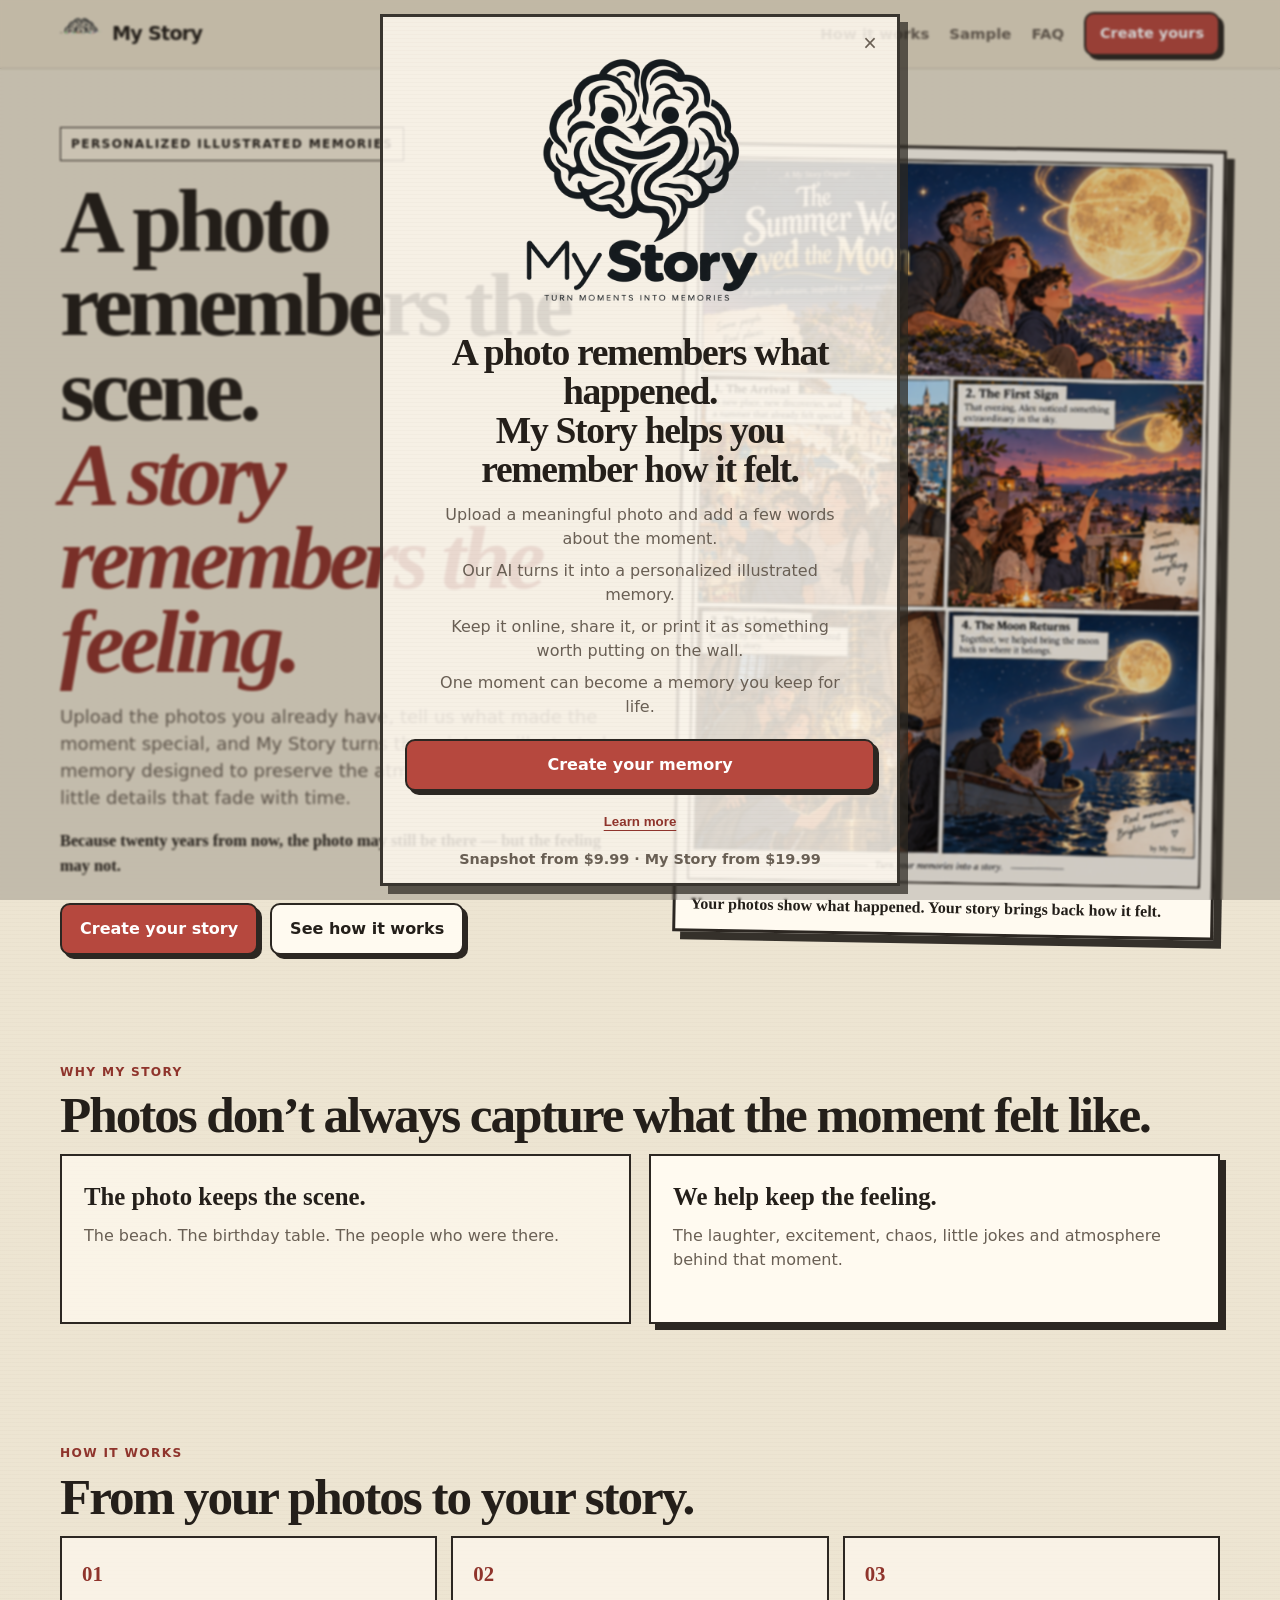
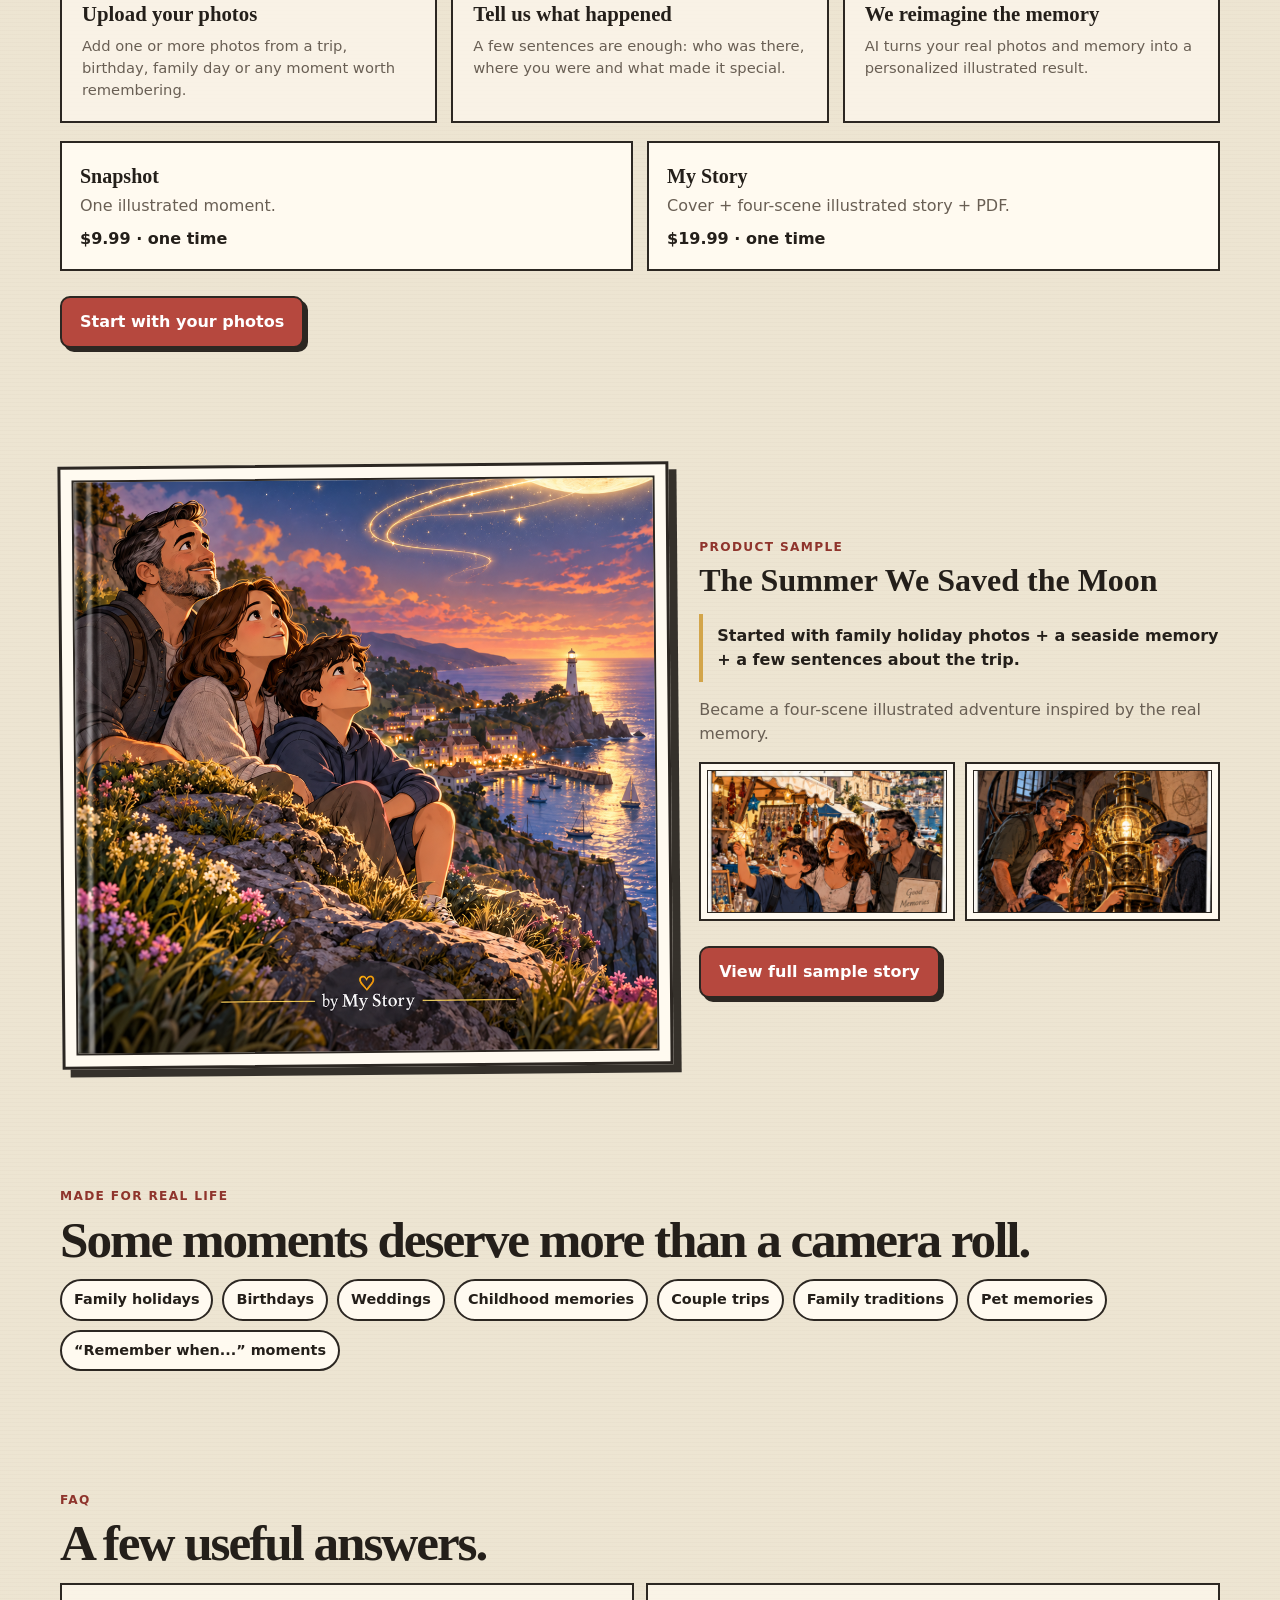
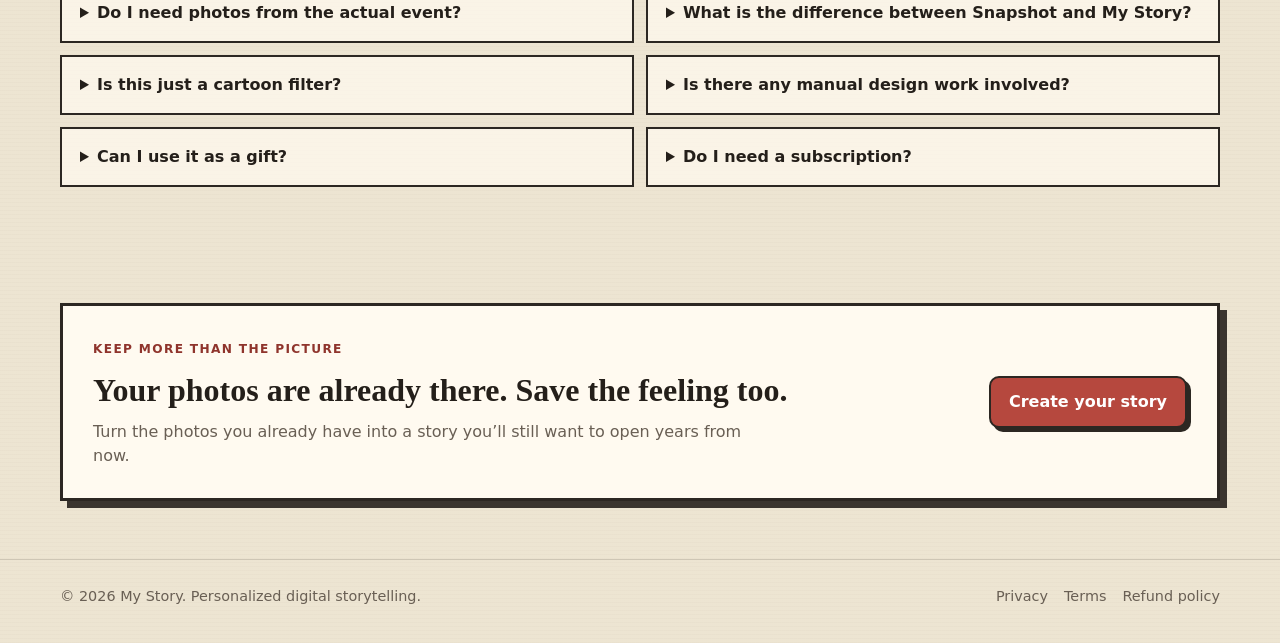
==== index.html @ 954a1580 "Update index.html" ====
<!DOCTYPE html>
<html lang="en">
<head>
  <meta charset="UTF-8" />
  <meta name="viewport" content="width=device-width, initial-scale=1.0" />
  <meta name="description" content="My Story turns your photos and memories into personalized illustrated snapshots and stories that preserve how the moment felt." />
  <title>My Story — A story remembers the feeling.</title>
  <link rel="icon" type="image/png" href="app/assets/favicon.png" />
  <style>
    :root{
      --paper:#e9dfc8;--paper-2:#f4ecd9;--paper-3:#fffaf0;--ink:#241f1a;--muted:#695f54;
      --line:#2c2722;--accent:#b6483e;--accent-dark:#8f342c;--mustard:#d3a54a;
    }
    *{box-sizing:border-box}
    html{scroll-behavior:smooth}
    body{margin:0;color:var(--ink);font-family:Inter,ui-sans-serif,system-ui,-apple-system,BlinkMacSystemFont,"Segoe UI",sans-serif;line-height:1.5;background:linear-gradient(rgba(255,255,255,.18),rgba(255,255,255,.18)),repeating-linear-gradient(0deg,rgba(70,54,35,.022) 0,rgba(70,54,35,.022) 1px,transparent 1px,transparent 4px),var(--paper)}
    img{max-width:100%;display:block} a{color:inherit}.wrap{width:min(1160px,calc(100% - 32px));margin:auto}
    header{position:sticky;top:0;z-index:30;background:rgba(233,223,200,.92);backdrop-filter:blur(10px);border-bottom:1px solid rgba(44,39,34,.16)}
    nav{height:68px;display:flex;align-items:center;justify-content:space-between;gap:18px}
    .brand{display:flex;align-items:center;gap:10px;font-weight:900;letter-spacing:-.04em;font-size:1.2rem;text-decoration:none}
    .brand-mark{width:42px;height:42px;object-fit:contain;display:block;flex:0 0 42px}
    .navlinks{display:flex;gap:20px;align-items:center}.navlinks a{text-decoration:none;color:var(--muted);font-size:.93rem;font-weight:650}.navlinks a.btn{color:#fff}
    .btn{display:inline-flex;align-items:center;justify-content:center;min-height:46px;padding:12px 18px;border:2px solid var(--line);border-radius:10px;background:var(--accent);color:#fff;text-decoration:none;font-weight:800;box-shadow:4px 4px 0 var(--line);transition:.15s ease}.btn:hover{transform:translate(-1px,-1px);box-shadow:5px 5px 0 var(--line)}.btn.secondary{background:var(--paper-3);color:var(--ink)}.btn.small{min-height:40px;padding:9px 14px;font-size:.9rem}
    .hero{padding:58px 0 46px}.hero-grid{display:grid;grid-template-columns:1.03fr .97fr;gap:44px;align-items:center}
    .eyebrow,.section-kicker{display:inline-block;text-transform:uppercase;letter-spacing:.11em;font-size:.76rem;font-weight:850}.eyebrow{padding:7px 10px;border:1px solid var(--line);background:var(--paper-2)}.section-kicker{color:var(--accent-dark);margin-bottom:8px}
    h1{margin:18px 0 18px;font-family:Georgia,"Times New Roman",serif;font-size:clamp(3.1rem,7vw,6rem);line-height:.94;letter-spacing:-.055em}h1 em{font-style:italic;color:var(--accent-dark)}
    .lead{font-size:1.13rem;color:var(--muted);max-width:650px}.hero-note{margin-top:14px;font-family:Georgia,serif;font-size:1.02rem;font-weight:700}.actions{display:flex;gap:12px;flex-wrap:wrap;margin-top:25px}
    .hero-frame,.sample-main{background:var(--paper-3);padding:11px;border:3px solid var(--line);box-shadow:8px 8px 0 rgba(44,39,34,.95)}.hero-frame{transform:rotate(1deg)}.hero-frame img,.sample-main img{border:2px solid var(--line)}.hero-caption{padding:12px 4px 2px;font-family:Georgia,serif;font-weight:700}
    section{padding:58px 0}.section-title{font-family:Georgia,"Times New Roman",serif;font-size:clamp(2.15rem,4vw,3.7rem);line-height:1;letter-spacing:-.04em;margin:0 0 14px}.section-copy{color:var(--muted);max-width:760px;margin:0 0 26px}
    .why-grid{display:grid;grid-template-columns:1fr 1fr;gap:18px}.why-card{background:rgba(255,250,240,.72);border:2px solid var(--line);padding:22px;min-height:170px}.why-card h3{font-family:Georgia,serif;font-size:1.55rem;margin:0 0 8px}.why-card p{color:var(--muted);margin:0}.why-card.accent{background:var(--paper-3);box-shadow:6px 6px 0 var(--line)}
    .flow{display:grid;grid-template-columns:repeat(3,1fr);gap:14px}.step{background:rgba(255,250,240,.68);border:2px solid var(--line);padding:20px;min-height:165px}.step-num{font-family:Georgia,serif;font-weight:900;font-size:1.3rem;color:var(--accent-dark)}.step h3{margin:9px 0 6px;font-family:Georgia,serif;font-size:1.3rem}.step p{margin:0;color:var(--muted);font-size:.92rem}
    .formats{margin-top:18px;display:grid;grid-template-columns:1fr 1fr;gap:14px}.format{border:2px solid var(--line);background:var(--paper-3);padding:18px}.format strong{font-family:Georgia,serif;font-size:1.25rem}.format span{display:block;color:var(--muted);margin-top:3px}.format .price{margin-top:9px;font-weight:900;color:var(--ink)}
    .sample-layout{display:grid;grid-template-columns:1.08fr .92fr;gap:28px;align-items:center}.sample-main{transform:rotate(-.5deg)}.sample-side h3{font-family:Georgia,serif;font-size:2rem;line-height:1.05;margin:0 0 12px}.sample-side p{color:var(--muted)}.sample-origin{border-left:4px solid var(--mustard);padding:10px 0 10px 14px;margin:16px 0;font-weight:750}.mini-strip{margin-top:16px;display:grid;grid-template-columns:1fr 1fr;gap:10px}.mini-panel{background:var(--paper-3);padding:6px;border:2px solid var(--line);aspect-ratio:16/10;overflow:hidden}.mini-panel img{width:100%;height:100%;object-fit:cover;border:1px solid var(--line)}
    .ideas{display:flex;gap:9px;flex-wrap:wrap}.pill{border:2px solid var(--line);background:var(--paper-3);padding:8px 12px;border-radius:999px;font-weight:700;font-size:.9rem}
    .faq{display:grid;grid-template-columns:1fr 1fr;gap:12px}details{background:rgba(255,250,240,.72);border:2px solid var(--line);padding:16px 18px}summary{cursor:pointer;font-weight:800}details p{color:var(--muted);margin-bottom:0}
    .final-cta{background:var(--paper-3);border:3px solid var(--line);box-shadow:7px 7px 0 rgba(44,39,34,.92);padding:30px;display:flex;justify-content:space-between;gap:22px;align-items:center}.final-cta h3{font-family:Georgia,serif;font-size:2rem;margin:0 0 6px}.final-cta p{margin:0;color:var(--muted);max-width:680px}
    .welcome-modal[hidden]{display:none}.welcome-modal{position:fixed;inset:0;z-index:80;display:grid;place-items:center;padding:14px;background:rgba(36,31,26,.2);backdrop-filter:blur(1px);-webkit-backdrop-filter:blur(1px)}.welcome-card{position:relative;width:86vw;max-width:520px;max-height:calc(100vh - 28px);overflow:auto;border:3px solid rgba(44,39,34,.93);background-color:rgba(255,250,240,.84);background-image:repeating-linear-gradient(0deg,rgba(70,54,35,.018) 0,rgba(70,54,35,.018) 1px,transparent 1px,transparent 4px);box-shadow:8px 8px 0 rgba(44,39,34,.72);padding:22px;text-align:center}.welcome-close{position:absolute;right:10px;top:10px;width:34px;height:34px;border:0;background:transparent;color:var(--muted);font-size:1.45rem;line-height:1;cursor:pointer}.welcome-logo{width:min(280px,74%);height:auto;object-fit:contain;margin:0 auto 14px}.welcome-card h2{font-family:Georgia,"Times New Roman",serif;font-size:clamp(1.65rem,5.8vw,2.35rem);line-height:1.04;letter-spacing:-.035em;margin:0 18px 14px}.welcome-card p{margin:0 auto 8px;color:var(--muted);font-size:1rem;max-width:410px}.welcome-actions{display:grid;gap:10px;margin:20px 0 8px}.welcome-actions .btn{width:100%}.welcome-link{border:0;background:transparent;color:var(--accent-dark);font-weight:850;text-decoration:underline;text-underline-offset:4px;min-height:40px;cursor:pointer}.welcome-price{font-size:.9rem;color:var(--muted);font-weight:750}
    footer{border-top:1px solid rgba(44,39,34,.16);padding:26px 0 36px;color:var(--muted);font-size:.9rem}.footer-row{display:flex;justify-content:space-between;gap:20px;flex-wrap:wrap}.footer-links{display:flex;gap:16px;flex-wrap:wrap}.footer-links a{text-decoration:none}
    @media(max-width:900px){.hero-grid,.why-grid,.sample-layout,.faq{grid-template-columns:1fr}.flow{grid-template-columns:1fr}.formats{grid-template-columns:1fr}.hero-frame,.sample-main{transform:none}}
    @media(max-width:650px){.wrap{width:min(100% - 20px,1160px)}.navlinks a:not(.btn){display:none}nav{height:62px}.hero{padding:44px 0 34px}h1{font-size:3.15rem}.lead{font-size:1rem}.actions{display:grid;grid-template-columns:1fr}.btn{width:100%}.hero-frame{box-shadow:5px 5px 0 rgba(44,39,34,.92)}section{padding:44px 0}.mini-strip{grid-template-columns:1fr 1fr}.final-cta{flex-direction:column;align-items:flex-start}.welcome-modal{padding:0}.welcome-card{width:86vw;max-width:390px;padding:18px 16px 16px;box-shadow:5px 5px 0 rgba(44,39,34,.7)}.welcome-logo{width:min(220px,76%);margin-bottom:12px}.welcome-card h2{font-size:1.55rem}.welcome-card p{font-size:.96rem}.welcome-actions{margin-top:16px}}
  </style>
</head>
<body>
<header>
  <div class="wrap">
    <nav>
      <a class="brand" href="#top"><img class="brand-mark" src="app/assets/brand-mark.png" alt="" aria-hidden="true" /><span>My Story</span></a>
      <div class="navlinks">
        <a href="#how">How it works</a>
        <a href="#sample">Sample</a>
        <a href="#faq">FAQ</a>
        <a class="btn small" href="app/index.html">Create yours</a>
      </div>
    </nav>
  </div>
</header>

<div class="welcome-modal" id="welcomeModal" role="dialog" aria-modal="true" aria-labelledby="welcomeTitle" hidden>
  <div class="welcome-card" role="document">
    <button class="welcome-close" type="button" aria-label="Close welcome message" data-welcome-close>&times;</button>
    <img class="welcome-logo" src="app/assets/welcome-logo.png" alt="" aria-hidden="true" />
    <h2 id="welcomeTitle">A photo remembers what happened.<br>My Story helps you remember how it felt.</h2>
    <p>Upload a meaningful photo and add a few words about the moment.</p>
    <p>Our AI turns it into a personalized illustrated memory.</p>
    <p>Keep it online, share it, or print it as something worth putting on the wall.</p>
    <p>One moment can become a memory you keep for life.</p>
    <div class="welcome-actions">
      <a class="btn" href="app/" id="welcomeCreate">Create your memory</a>
      <button class="welcome-link" type="button" data-welcome-close>Learn more</button>
    </div>
    <div class="welcome-price">Snapshot from $9.99 · My Story from $19.99</div>
  </div>
</div>

<main id="top">
  <section class="hero">
    <div class="wrap hero-grid">
      <div>
        <div class="eyebrow">Personalized illustrated memories</div>
        <h1>A photo remembers the scene.<br><em>A story remembers the feeling.</em></h1>
        <p class="lead">Upload the photos you already have, tell us what made the moment special, and My Story turns them into an illustrated memory designed to preserve the atmosphere, emotion and little details that fade with time.</p>
        <div class="hero-note">Because twenty years from now, the photo may still be there — but the feeling may not.</div>
        <div class="actions">
          <a class="btn" href="app/index.html">Create your story</a>
          <a class="btn secondary" href="#how">See how it works</a>
        </div>
      </div>
      <div class="hero-frame">
        <img src="assets/samples/cover.png" alt="Personalized illustrated story example">
        <div class="hero-caption">Your photos show what happened. Your story brings back how it felt.</div>
      </div>
    </div>
  </section>

  <section>
    <div class="wrap">
      <div class="section-kicker">Why My Story</div>
      <h2 class="section-title">Photos don’t always capture what the moment felt like.</h2>
      <div class="why-grid">
        <div class="why-card">
          <h3>The photo keeps the scene.</h3>
          <p>The beach. The birthday table. The people who were there.</p>
        </div>
        <div class="why-card accent">
          <h3>We help keep the feeling.</h3>
          <p>The laughter, excitement, chaos, little jokes and atmosphere behind that moment.</p>
        </div>
      </div>
    </div>
  </section>

  <section id="how">
    <div class="wrap">
      <div class="section-kicker">How it works</div>
      <h2 class="section-title">From your photos to your story.</h2>
      <div class="flow">
        <div class="step"><div class="step-num">01</div><h3>Upload your photos</h3><p>Add one or more photos from a trip, birthday, family day or any moment worth remembering.</p></div>
        <div class="step"><div class="step-num">02</div><h3>Tell us what happened</h3><p>A few sentences are enough: who was there, where you were and what made it special.</p></div>
        <div class="step"><div class="step-num">03</div><h3>We reimagine the memory</h3><p>AI turns your real photos and memory into a personalized illustrated result.</p></div>
      </div>
      <div class="formats">
        <div class="format"><strong>Snapshot</strong><span>One illustrated moment.</span><div class="price">$9.99 · one time</div></div>
        <div class="format"><strong>My Story</strong><span>Cover + four-scene illustrated story + PDF.</span><div class="price">$19.99 · one time</div></div>
      </div>
      <div class="actions"><a class="btn" href="app/index.html">Start with your photos</a></div>
    </div>
  </section>

  <section id="sample">
    <div class="wrap sample-layout">
      <div class="sample-main"><img src="assets/samples/cover-v2.png" alt="The Summer We Saved the Moon illustrated story sample"></div>
      <div class="sample-side">
        <div class="section-kicker">Product sample</div>
        <h3>The Summer We Saved the Moon</h3>
        <div class="sample-origin">Started with family holiday photos + a seaside memory + a few sentences about the trip.</div>
        <p>Became a four-scene illustrated adventure inspired by the real memory.</p>
        <div class="mini-strip">
          <div class="mini-panel"><img src="assets/samples/page-1.png" alt="Sample story scene"></div>
          <div class="mini-panel"><img src="assets/samples/page-3.png" alt="Sample story scene"></div>
        </div>
        <div class="actions"><a class="btn" href="My_Story_4_Page_Sample.pdf" target="_blank" rel="noopener">View full sample story</a></div>
      </div>
    </div>
  </section>

  <section>
    <div class="wrap">
      <div class="section-kicker">Made for real life</div>
      <h2 class="section-title">Some moments deserve more than a camera roll.</h2>
      <div class="ideas">
        <span class="pill">Family holidays</span><span class="pill">Birthdays</span><span class="pill">Weddings</span><span class="pill">Childhood memories</span><span class="pill">Couple trips</span><span class="pill">Family traditions</span><span class="pill">Pet memories</span><span class="pill">“Remember when...” moments</span>
      </div>
    </div>
  </section>

  <section id="faq">
    <div class="wrap">
      <div class="section-kicker">FAQ</div>
      <h2 class="section-title">A few useful answers.</h2>
      <div class="faq">
        <details><summary>Do I need photos from the actual event?</summary><p>That is the easiest path. If you do not have them, the app can reconstruct the moment from person and place references plus your description.</p></details>
        <details><summary>What is the difference between Snapshot and My Story?</summary><p>Snapshot gives you one personalized illustration. My Story creates a cover and four-scene illustrated story delivered as a PDF.</p></details>
        <details><summary>Is this just a cartoon filter?</summary><p>No. The goal is not only to stylize a photo, but to use your photos and words to interpret the memory and preserve how the moment felt.</p></details>
        <details><summary>Is there any manual design work involved?</summary><p>No. The product flow is designed to be fully automated.</p></details>
        <details><summary>Can I use it as a gift?</summary><p>Yes. Trips, birthdays, anniversaries, family memories and “remember when...” moments are natural use cases.</p></details>
        <details><summary>Do I need a subscription?</summary><p>No. Both formats use one-time pricing.</p></details>
      </div>
    </div>
  </section>

  <section>
    <div class="wrap">
      <div class="final-cta">
        <div><div class="section-kicker">Keep more than the picture</div><h3>Your photos are already there. Save the feeling too.</h3><p>Turn the photos you already have into a story you’ll still want to open years from now.</p></div>
        <a class="btn" href="app/index.html">Create your story</a>
      </div>
    </div>
  </section>
</main>

<footer>
  <div class="wrap footer-row">
    <div>© 2026 My Story. Personalized digital storytelling.</div>
    <div class="footer-links"><a href="privacy.html">Privacy</a><a href="terms.html">Terms</a><a href="refund.html">Refund policy</a></div>
  </div>
</footer>
<script>
(() => {
  const key = "myStoryWelcomeSeen";
  const modal = document.getElementById("welcomeModal");
  if (!modal || sessionStorage.getItem(key) === "1") return;

  function closeWelcome() {
    sessionStorage.setItem(key, "1");
    modal.hidden = true;
  }

  modal.hidden = false;
  document.querySelectorAll("[data-welcome-close]").forEach(button => {
    button.addEventListener("click", closeWelcome);
  });
  document.getElementById("welcomeCreate")?.addEventListener("click", () => {
    sessionStorage.setItem(key, "1");
  });
  modal.addEventListener("click", event => {
    if (event.target === modal) closeWelcome();
  });
  document.addEventListener("keydown", event => {
    if (!modal.hidden && event.key === "Escape") closeWelcome();
  });
})();
</script>
</body>
</html>
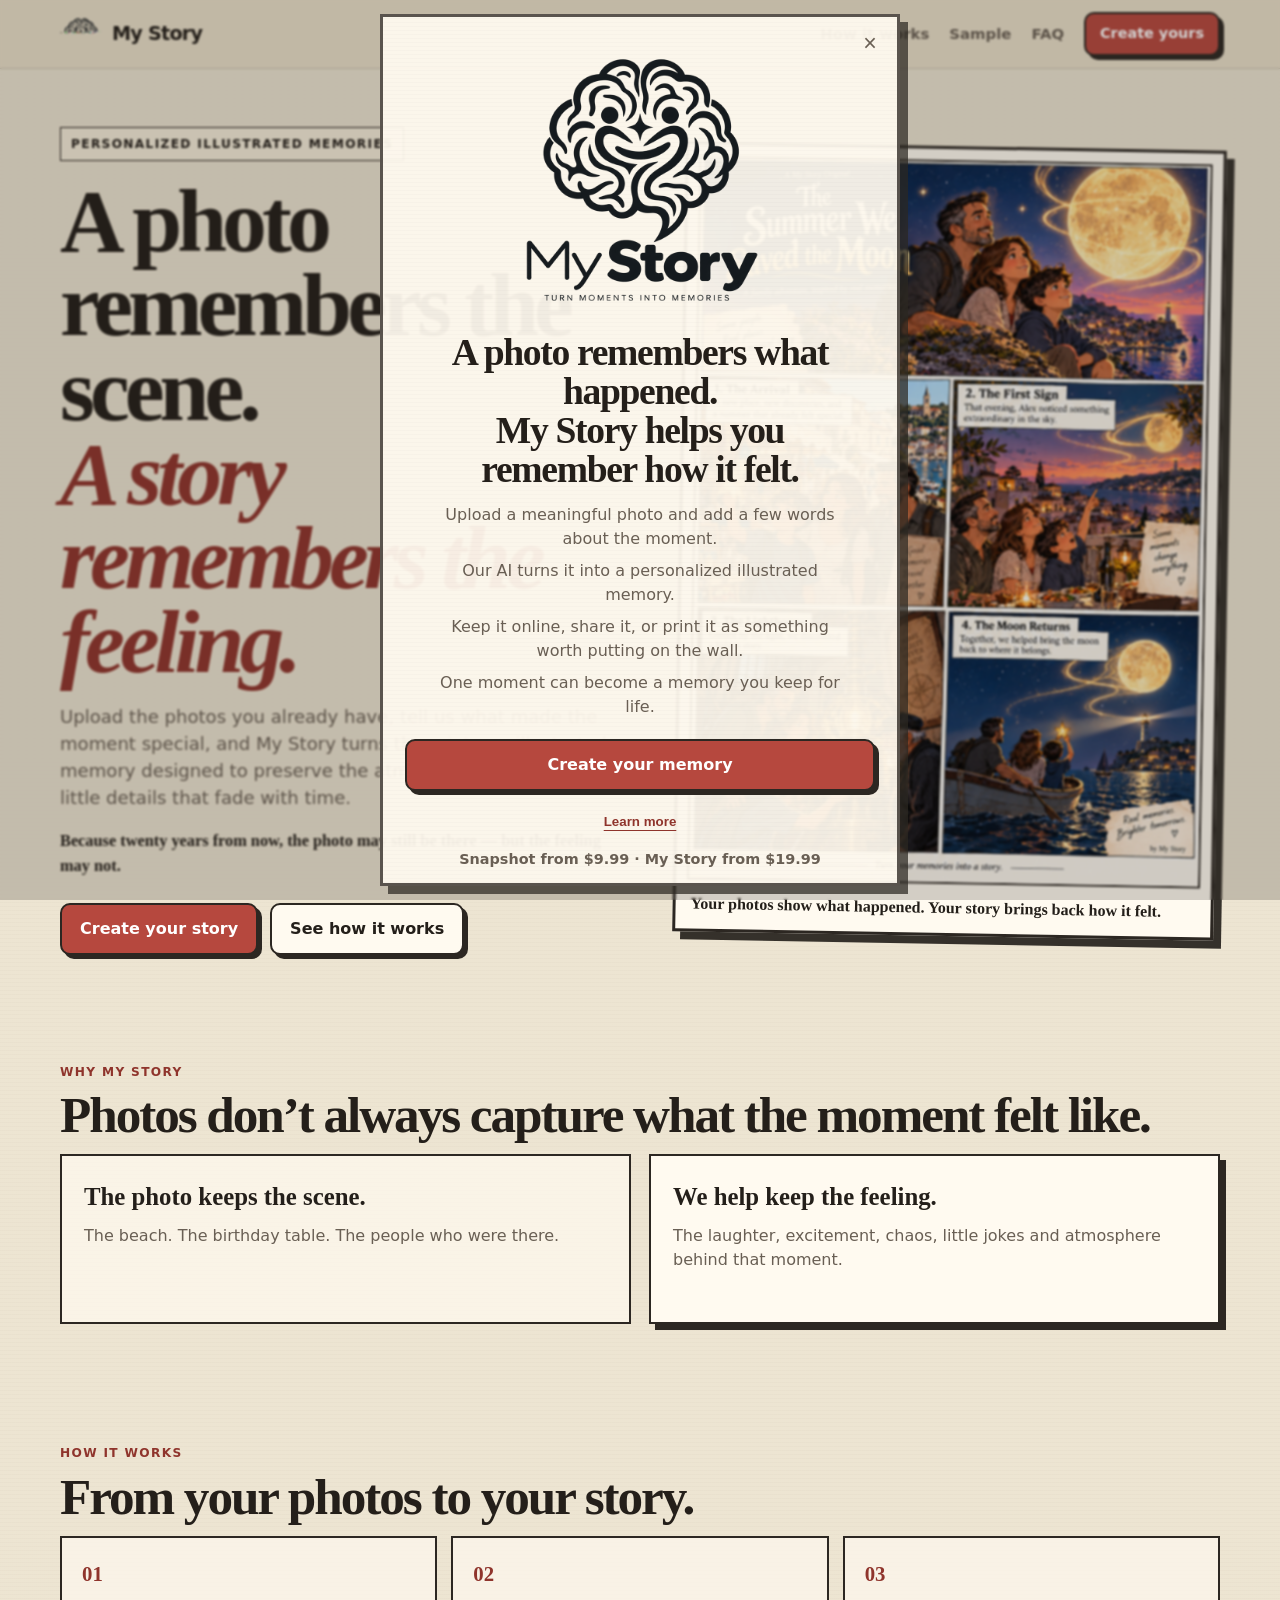
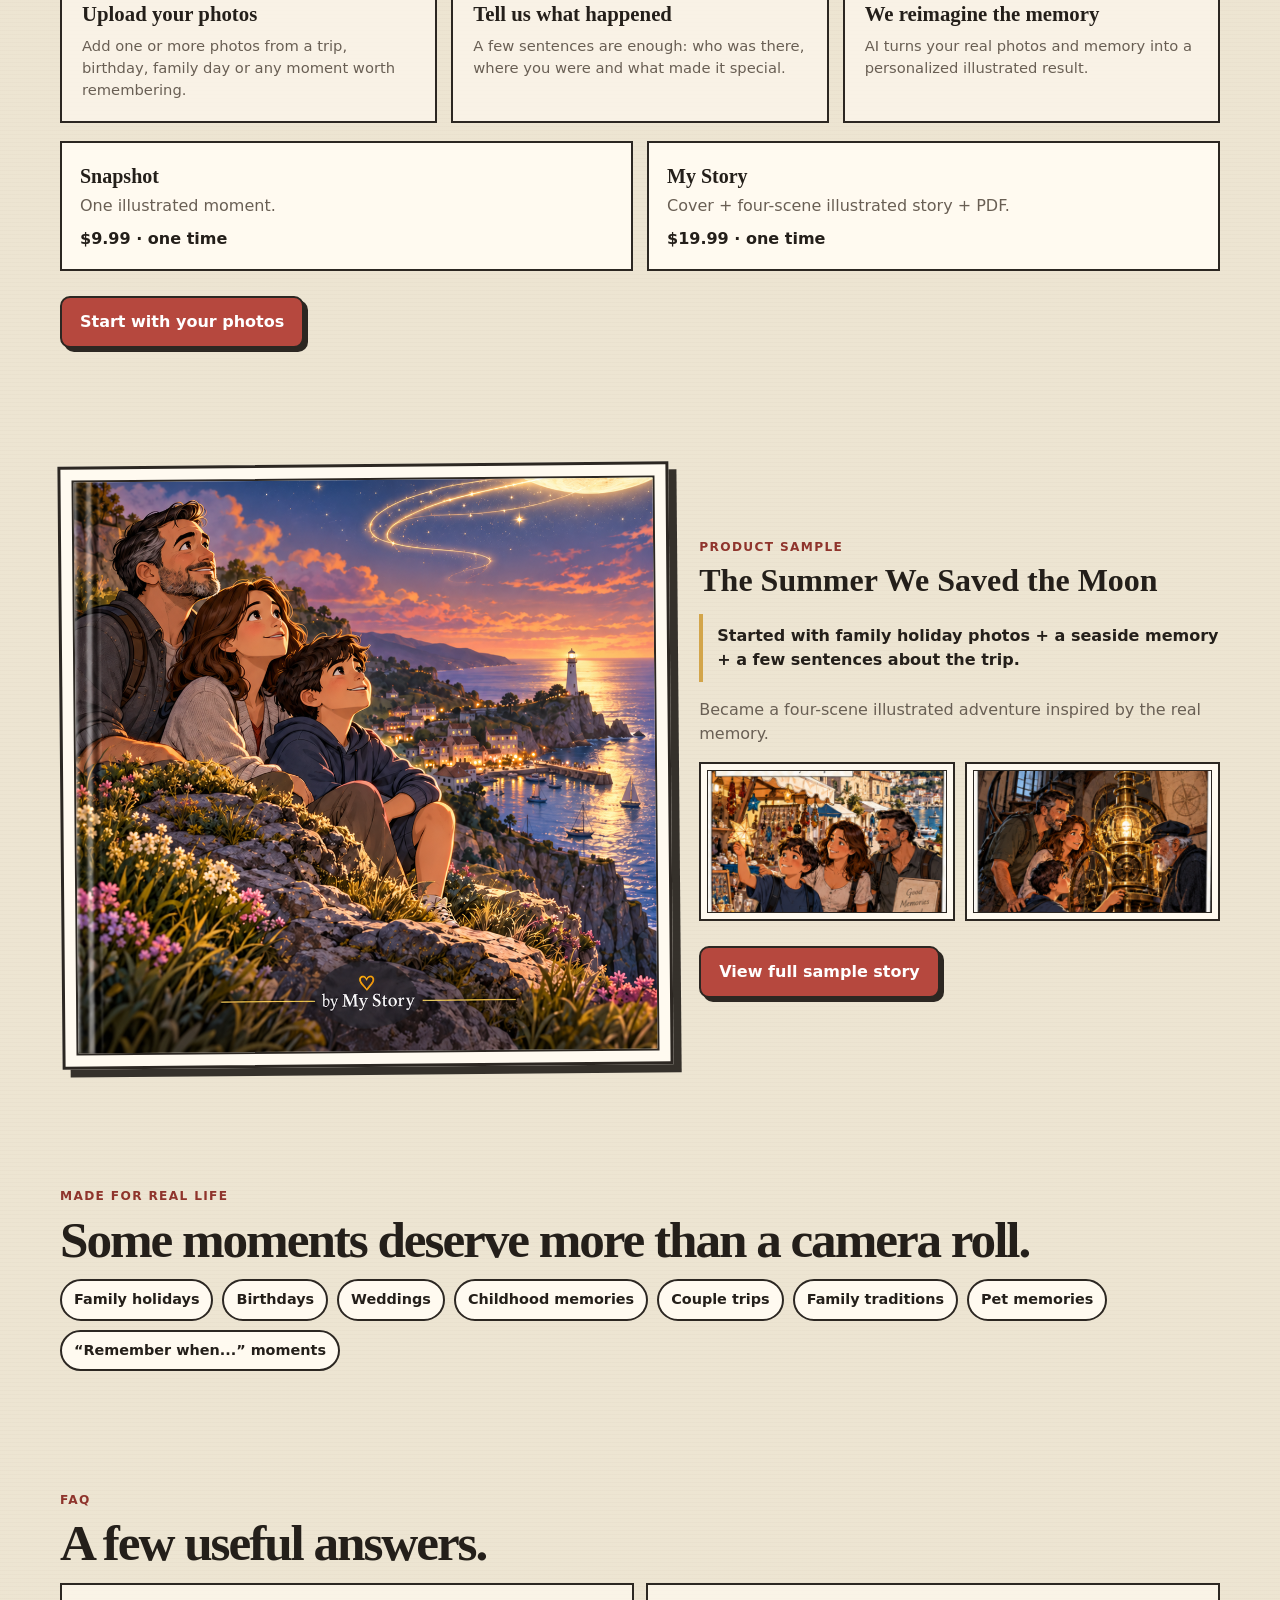
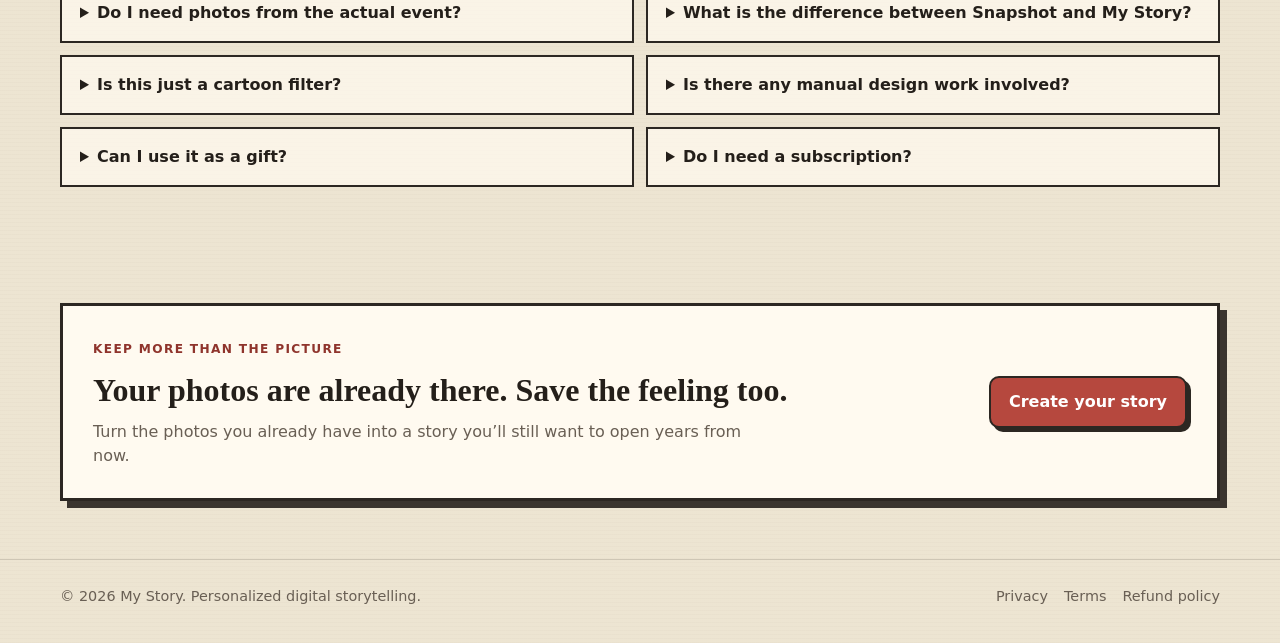
==== commit 0311e5b7: "Update index.html" ====
--- a/index.html
+++ b/index.html
@@ -34,7 +34,7 @@
     .ideas{display:flex;gap:9px;flex-wrap:wrap}.pill{border:2px solid var(--line);background:var(--paper-3);padding:8px 12px;border-radius:999px;font-weight:700;font-size:.9rem}
     .faq{display:grid;grid-template-columns:1fr 1fr;gap:12px}details{background:rgba(255,250,240,.72);border:2px solid var(--line);padding:16px 18px}summary{cursor:pointer;font-weight:800}details p{color:var(--muted);margin-bottom:0}
     .final-cta{background:var(--paper-3);border:3px solid var(--line);box-shadow:7px 7px 0 rgba(44,39,34,.92);padding:30px;display:flex;justify-content:space-between;gap:22px;align-items:center}.final-cta h3{font-family:Georgia,serif;font-size:2rem;margin:0 0 6px}.final-cta p{margin:0;color:var(--muted);max-width:680px}
-    .welcome-modal[hidden]{display:none}.welcome-modal{position:fixed;inset:0;z-index:80;display:grid;place-items:center;padding:14px;background:rgba(36,31,26,.2);backdrop-filter:blur(1px);-webkit-backdrop-filter:blur(1px)}.welcome-card{position:relative;width:86vw;max-width:520px;max-height:calc(100vh - 28px);overflow:auto;border:3px solid rgba(44,39,34,.93);background-color:rgba(255,250,240,.84);background-image:repeating-linear-gradient(0deg,rgba(70,54,35,.018) 0,rgba(70,54,35,.018) 1px,transparent 1px,transparent 4px);box-shadow:8px 8px 0 rgba(44,39,34,.72);padding:22px;text-align:center}.welcome-close{position:absolute;right:10px;top:10px;width:34px;height:34px;border:0;background:transparent;color:var(--muted);font-size:1.45rem;line-height:1;cursor:pointer}.welcome-logo{width:min(280px,74%);height:auto;object-fit:contain;margin:0 auto 14px}.welcome-card h2{font-family:Georgia,"Times New Roman",serif;font-size:clamp(1.65rem,5.8vw,2.35rem);line-height:1.04;letter-spacing:-.035em;margin:0 18px 14px}.welcome-card p{margin:0 auto 8px;color:var(--muted);font-size:1rem;max-width:410px}.welcome-actions{display:grid;gap:10px;margin:20px 0 8px}.welcome-actions .btn{width:100%}.welcome-link{border:0;background:transparent;color:var(--accent-dark);font-weight:850;text-decoration:underline;text-underline-offset:4px;min-height:40px;cursor:pointer}.welcome-price{font-size:.9rem;color:var(--muted);font-weight:750}
+    .welcome-modal[hidden]{display:none}.welcome-modal{position:fixed;inset:0;z-index:80;display:grid;place-items:center;padding:14px;background:rgba(36,31,26,.2);backdrop-filter:blur(1px);-webkit-backdrop-filter:blur(1px)}.welcome-card{position:relative;width:86vw;max-width:520px;max-height:calc(100vh - 28px);overflow:auto;border:3px solid rgba(44,39,34,.78);background-color:rgba(255,250,240,.94);background-image:repeating-linear-gradient(0deg,rgba(70,54,35,.018) 0,rgba(70,54,35,.018) 1px,transparent 1px,transparent 4px);box-shadow:8px 8px 0 rgba(44,39,34,.72);padding:22px;text-align:center}.welcome-close{position:absolute;right:10px;top:10px;width:34px;height:34px;border:0;background:transparent;color:var(--muted);font-size:1.45rem;line-height:1;cursor:pointer}.welcome-logo{width:min(280px,74%);height:auto;object-fit:contain;margin:0 auto 14px}.welcome-card h2{font-family:Georgia,"Times New Roman",serif;font-size:clamp(1.65rem,5.8vw,2.35rem);line-height:1.04;letter-spacing:-.035em;margin:0 18px 14px}.welcome-card p{margin:0 auto 8px;color:var(--muted);font-size:1rem;max-width:410px}.welcome-actions{display:grid;gap:10px;margin:20px 0 8px}.welcome-actions .btn{width:100%}.welcome-link{border:0;background:transparent;color:var(--accent-dark);font-weight:850;text-decoration:underline;text-underline-offset:4px;min-height:40px;cursor:pointer}.welcome-price{font-size:.9rem;color:var(--muted);font-weight:750}
     footer{border-top:1px solid rgba(44,39,34,.16);padding:26px 0 36px;color:var(--muted);font-size:.9rem}.footer-row{display:flex;justify-content:space-between;gap:20px;flex-wrap:wrap}.footer-links{display:flex;gap:16px;flex-wrap:wrap}.footer-links a{text-decoration:none}
     @media(max-width:900px){.hero-grid,.why-grid,.sample-layout,.faq{grid-template-columns:1fr}.flow{grid-template-columns:1fr}.formats{grid-template-columns:1fr}.hero-frame,.sample-main{transform:none}}
     @media(max-width:650px){.wrap{width:min(100% - 20px,1160px)}.navlinks a:not(.btn){display:none}nav{height:62px}.hero{padding:44px 0 34px}h1{font-size:3.15rem}.lead{font-size:1rem}.actions{display:grid;grid-template-columns:1fr}.btn{width:100%}.hero-frame{box-shadow:5px 5px 0 rgba(44,39,34,.92)}section{padding:44px 0}.mini-strip{grid-template-columns:1fr 1fr}.final-cta{flex-direction:column;align-items:flex-start}.welcome-modal{padding:0}.welcome-card{width:86vw;max-width:390px;padding:18px 16px 16px;box-shadow:5px 5px 0 rgba(44,39,34,.7)}.welcome-logo{width:min(220px,76%);margin-bottom:12px}.welcome-card h2{font-size:1.55rem}.welcome-card p{font-size:.96rem}.welcome-actions{margin-top:16px}}
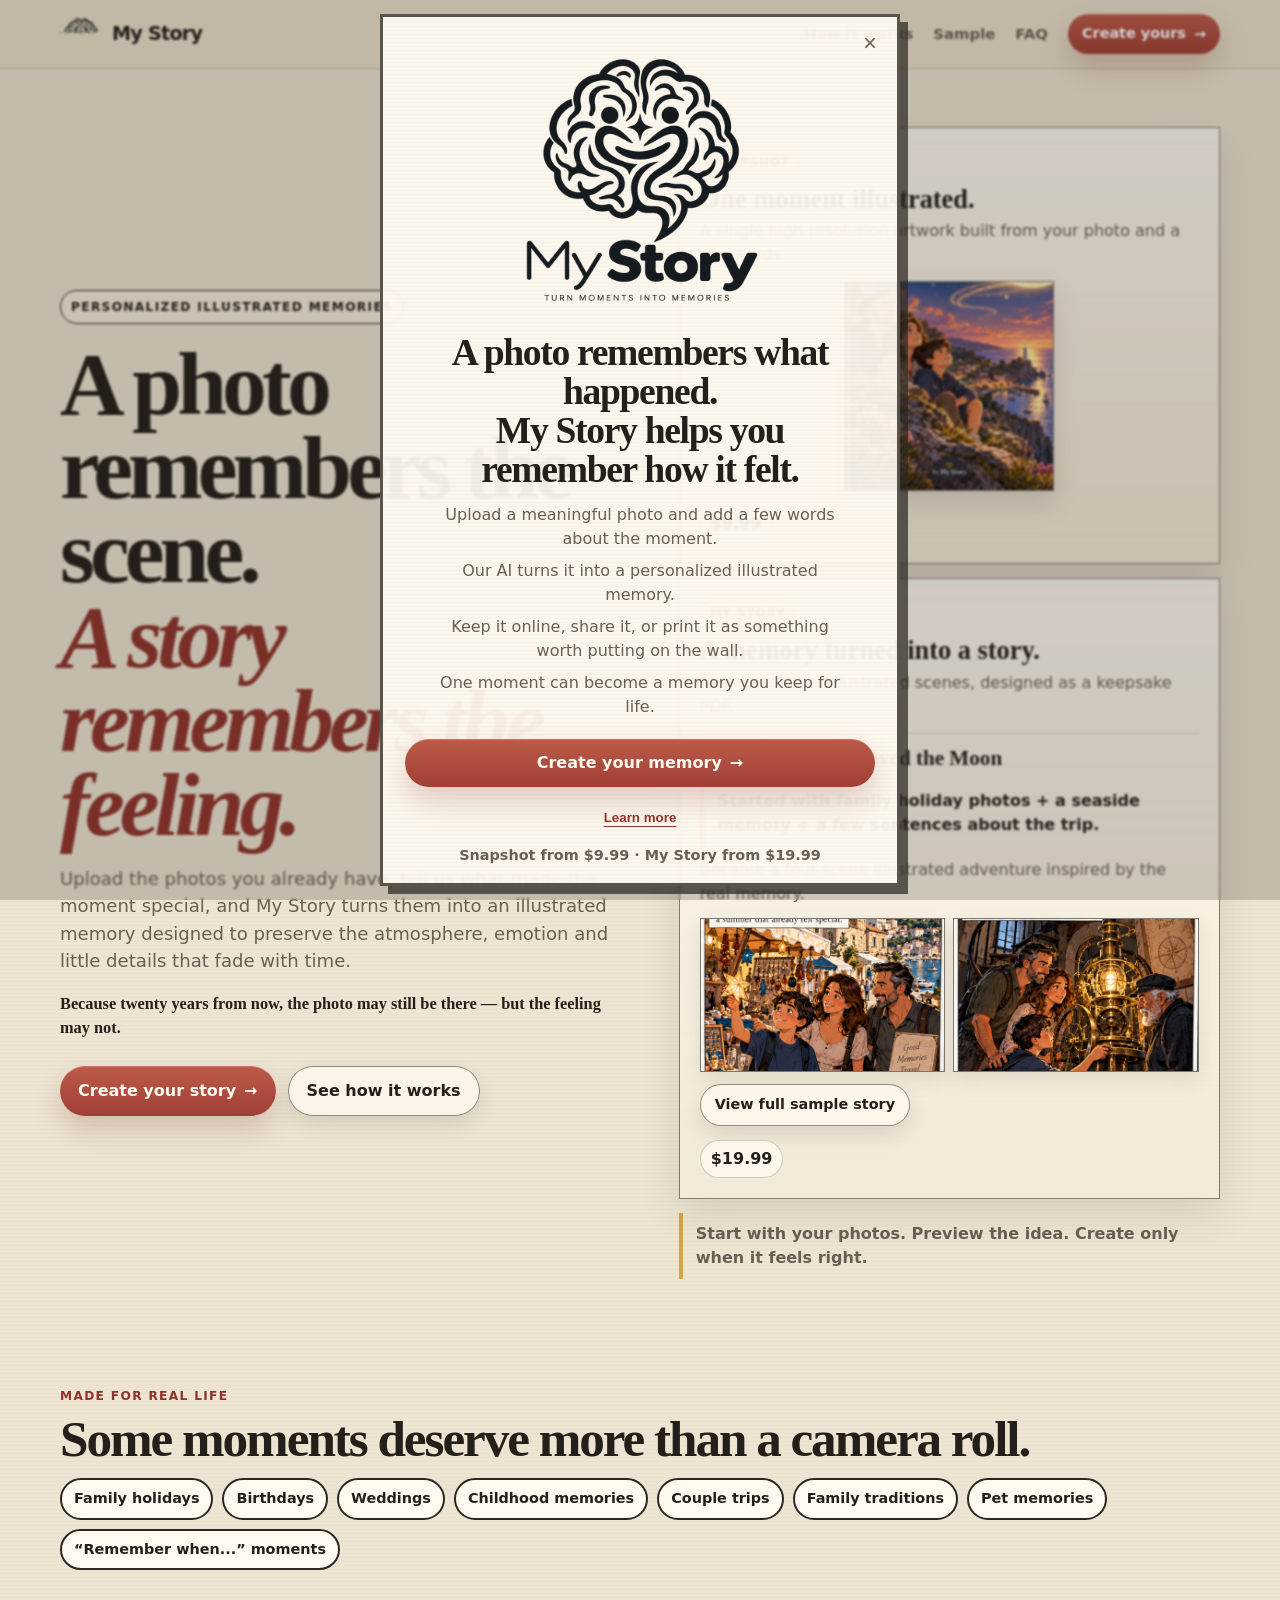
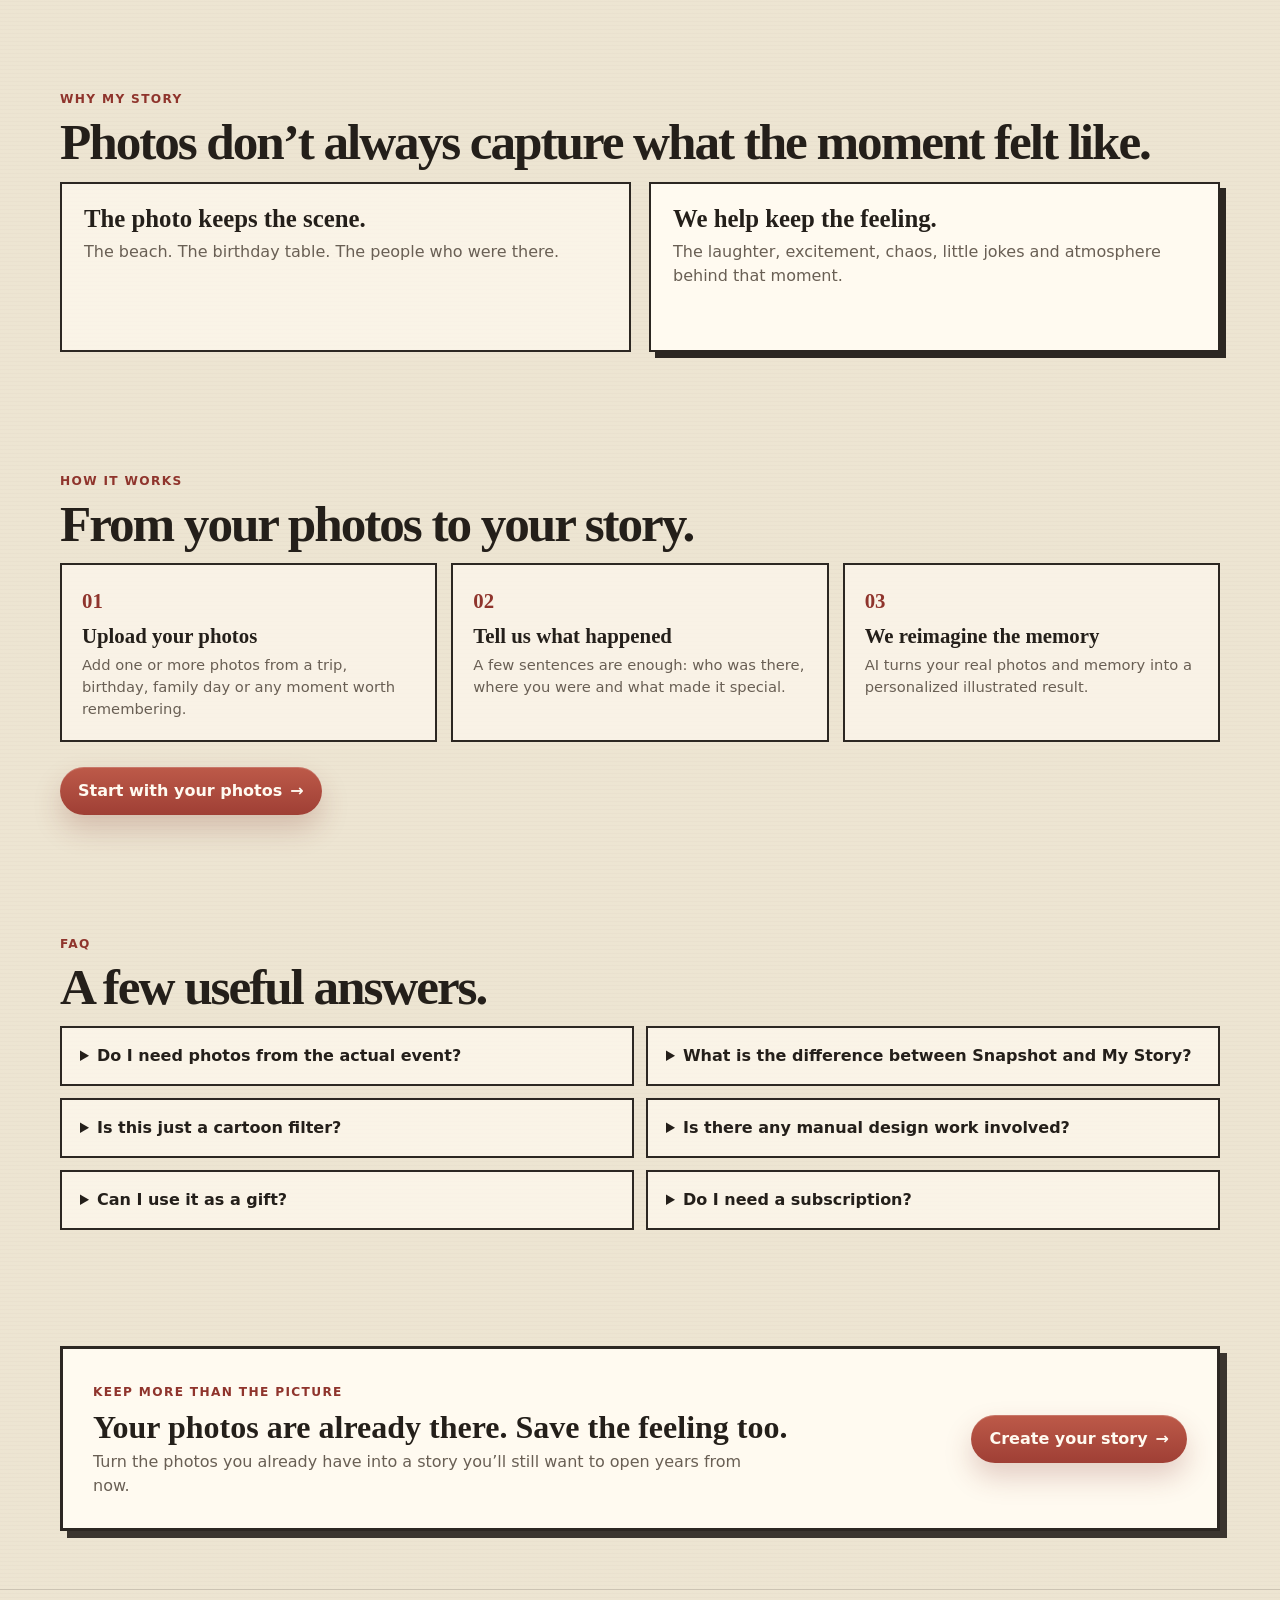
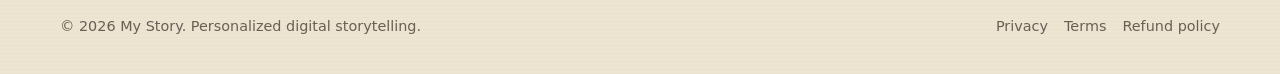
==== commit 97125de1: "Polish landing and app visual style" ====
--- a/index.html
+++ b/index.html
@@ -29,15 +29,38 @@
     section{padding:58px 0}.section-title{font-family:Georgia,"Times New Roman",serif;font-size:clamp(2.15rem,4vw,3.7rem);line-height:1;letter-spacing:-.04em;margin:0 0 14px}.section-copy{color:var(--muted);max-width:760px;margin:0 0 26px}
     .why-grid{display:grid;grid-template-columns:1fr 1fr;gap:18px}.why-card{background:rgba(255,250,240,.72);border:2px solid var(--line);padding:22px;min-height:170px}.why-card h3{font-family:Georgia,serif;font-size:1.55rem;margin:0 0 8px}.why-card p{color:var(--muted);margin:0}.why-card.accent{background:var(--paper-3);box-shadow:6px 6px 0 var(--line)}
     .flow{display:grid;grid-template-columns:repeat(3,1fr);gap:14px}.step{background:rgba(255,250,240,.68);border:2px solid var(--line);padding:20px;min-height:165px}.step-num{font-family:Georgia,serif;font-weight:900;font-size:1.3rem;color:var(--accent-dark)}.step h3{margin:9px 0 6px;font-family:Georgia,serif;font-size:1.3rem}.step p{margin:0;color:var(--muted);font-size:.92rem}
-    .formats{margin-top:18px;display:grid;grid-template-columns:1fr 1fr;gap:14px}.format{border:2px solid var(--line);background:var(--paper-3);padding:18px}.format strong{font-family:Georgia,serif;font-size:1.25rem}.format span{display:block;color:var(--muted);margin-top:3px}.format .price{margin-top:9px;font-weight:900;color:var(--ink)}
     .sample-layout{display:grid;grid-template-columns:1.08fr .92fr;gap:28px;align-items:center}.sample-main{transform:rotate(-.5deg)}.sample-side h3{font-family:Georgia,serif;font-size:2rem;line-height:1.05;margin:0 0 12px}.sample-side p{color:var(--muted)}.sample-origin{border-left:4px solid var(--mustard);padding:10px 0 10px 14px;margin:16px 0;font-weight:750}.mini-strip{margin-top:16px;display:grid;grid-template-columns:1fr 1fr;gap:10px}.mini-panel{background:var(--paper-3);padding:6px;border:2px solid var(--line);aspect-ratio:16/10;overflow:hidden}.mini-panel img{width:100%;height:100%;object-fit:cover;border:1px solid var(--line)}
     .ideas{display:flex;gap:9px;flex-wrap:wrap}.pill{border:2px solid var(--line);background:var(--paper-3);padding:8px 12px;border-radius:999px;font-weight:700;font-size:.9rem}
     .faq{display:grid;grid-template-columns:1fr 1fr;gap:12px}details{background:rgba(255,250,240,.72);border:2px solid var(--line);padding:16px 18px}summary{cursor:pointer;font-weight:800}details p{color:var(--muted);margin-bottom:0}
     .final-cta{background:var(--paper-3);border:3px solid var(--line);box-shadow:7px 7px 0 rgba(44,39,34,.92);padding:30px;display:flex;justify-content:space-between;gap:22px;align-items:center}.final-cta h3{font-family:Georgia,serif;font-size:2rem;margin:0 0 6px}.final-cta p{margin:0;color:var(--muted);max-width:680px}
     .welcome-modal[hidden]{display:none}.welcome-modal{position:fixed;inset:0;z-index:80;display:grid;place-items:center;padding:14px;background:rgba(36,31,26,.2);backdrop-filter:blur(1px);-webkit-backdrop-filter:blur(1px)}.welcome-card{position:relative;width:86vw;max-width:520px;max-height:calc(100vh - 28px);overflow:auto;border:3px solid rgba(44,39,34,.78);background-color:rgba(255,250,240,.94);background-image:repeating-linear-gradient(0deg,rgba(70,54,35,.018) 0,rgba(70,54,35,.018) 1px,transparent 1px,transparent 4px);box-shadow:8px 8px 0 rgba(44,39,34,.72);padding:22px;text-align:center}.welcome-close{position:absolute;right:10px;top:10px;width:34px;height:34px;border:0;background:transparent;color:var(--muted);font-size:1.45rem;line-height:1;cursor:pointer}.welcome-logo{width:min(280px,74%);height:auto;object-fit:contain;margin:0 auto 14px}.welcome-card h2{font-family:Georgia,"Times New Roman",serif;font-size:clamp(1.65rem,5.8vw,2.35rem);line-height:1.04;letter-spacing:-.035em;margin:0 18px 14px}.welcome-card p{margin:0 auto 8px;color:var(--muted);font-size:1rem;max-width:410px}.welcome-actions{display:grid;gap:10px;margin:20px 0 8px}.welcome-actions .btn{width:100%}.welcome-link{border:0;background:transparent;color:var(--accent-dark);font-weight:850;text-decoration:underline;text-underline-offset:4px;min-height:40px;cursor:pointer}.welcome-price{font-size:.9rem;color:var(--muted);font-weight:750}
     footer{border-top:1px solid rgba(44,39,34,.16);padding:26px 0 36px;color:var(--muted);font-size:.9rem}.footer-row{display:flex;justify-content:space-between;gap:20px;flex-wrap:wrap}.footer-links{display:flex;gap:16px;flex-wrap:wrap}.footer-links a{text-decoration:none}
-    @media(max-width:900px){.hero-grid,.why-grid,.sample-layout,.faq{grid-template-columns:1fr}.flow{grid-template-columns:1fr}.formats{grid-template-columns:1fr}.hero-frame,.sample-main{transform:none}}
+    @media(max-width:900px){.hero-grid,.why-grid,.sample-layout,.faq{grid-template-columns:1fr}.flow{grid-template-columns:1fr}.hero-frame,.sample-main{transform:none}}
     @media(max-width:650px){.wrap{width:min(100% - 20px,1160px)}.navlinks a:not(.btn){display:none}nav{height:62px}.hero{padding:44px 0 34px}h1{font-size:3.15rem}.lead{font-size:1rem}.actions{display:grid;grid-template-columns:1fr}.btn{width:100%}.hero-frame{box-shadow:5px 5px 0 rgba(44,39,34,.92)}section{padding:44px 0}.mini-strip{grid-template-columns:1fr 1fr}.final-cta{flex-direction:column;align-items:flex-start}.welcome-modal{padding:0}.welcome-card{width:86vw;max-width:390px;padding:18px 16px 16px;box-shadow:5px 5px 0 rgba(44,39,34,.7)}.welcome-logo{width:min(220px,76%);margin-bottom:12px}.welcome-card h2{font-size:1.55rem}.welcome-card p{font-size:.96rem}.welcome-actions{margin-top:16px}}
+    :root{--display:"Comic Sans MS","Comic Neue","Comic Sans",cursive}
+    .why-card h3,.step h3,.sample-side h3,.final-cta h3{font-family:var(--display);font-weight:800;letter-spacing:0;line-height:1.08}
+    .step-num{font-family:var(--display);letter-spacing:0}
+    .btn{border:0;border-radius:999px;background:linear-gradient(180deg,#bd5a49,#9f3f35);color:#fffaf0;box-shadow:0 14px 28px rgba(127,48,41,.22),0 1px 0 rgba(255,255,255,.18) inset}
+    .btn:hover{transform:translateY(-2px);box-shadow:0 18px 34px rgba(127,48,41,.25),0 1px 0 rgba(255,255,255,.2) inset}
+    .btn:not(.secondary)::after{content:"\2192";margin-left:8px;font-weight:900;line-height:1}
+    .btn.secondary{border:1px solid rgba(44,39,34,.52);background:rgba(255,250,240,.76);color:var(--ink);box-shadow:0 9px 20px rgba(52,42,31,.12)}
+    .eyebrow,.section-kicker{border-radius:999px}
+    .hero-output{display:grid;gap:14px;align-self:stretch}
+    .product-option{position:relative;display:grid;gap:14px;border:1px solid rgba(44,39,34,.58);background:linear-gradient(180deg,rgba(255,250,240,.88),rgba(244,236,217,.72));padding:20px;box-shadow:0 16px 38px rgba(52,42,31,.12),0 1px 0 rgba(255,255,255,.5) inset}
+    .product-option h2{font-family:var(--display);font-size:1.65rem;line-height:1.08;margin:7px 0 6px;letter-spacing:0}
+    .product-option p{margin:0;color:var(--muted)}
+    .product-output-type{display:inline-flex;border:1px solid rgba(44,39,34,.2);border-radius:999px;background:rgba(201,150,60,.18);padding:5px 9px;color:var(--accent-dark);font-size:.74rem;font-weight:900;text-transform:uppercase;letter-spacing:.08em}
+    .product-price{width:max-content;border:1px solid rgba(44,39,34,.22);border-radius:999px;background:rgba(255,250,240,.78);padding:6px 10px;font-weight:900;color:var(--ink)}
+    .snapshot-sample{width:min(210px,68%);justify-self:center;aspect-ratio:1/1;object-fit:cover;border:1px solid rgba(44,39,34,.62);background:var(--paper-3);box-shadow:0 12px 26px rgba(52,42,31,.14)}
+    .story-option{align-items:start}
+    .story-sample{border-top:1px solid rgba(44,39,34,.14);padding-top:13px}
+    .story-sample h3{font-family:var(--display);font-size:1.32rem;line-height:1.08;margin:0 0 8px;letter-spacing:0}
+    .story-sample p{margin:0 0 12px}
+    .story-sample .sample-origin{margin:10px 0 11px}
+    .story-thumbs{display:grid;grid-template-columns:1fr 1fr;gap:8px;margin:12px 0}
+    .story-thumbs img{width:100%;aspect-ratio:16/10;object-fit:cover;border:1px solid rgba(44,39,34,.62);background:var(--paper-3);box-shadow:0 8px 18px rgba(52,42,31,.1)}
+    .hero-proof-line{border-left:4px solid var(--mustard);padding:9px 0 9px 13px;color:var(--muted);font-weight:750}
+    @media(max-width:650px){.hero-output{gap:12px}.product-option{padding:16px}.product-option h2{font-size:1.38rem}.snapshot-sample{width:min(190px,76%)}.hero-proof-line{font-size:.92rem}}
   </style>
 </head>
 <body>
@@ -85,9 +108,45 @@
           <a class="btn secondary" href="#how">See how it works</a>
         </div>
       </div>
-      <div class="hero-frame">
-        <img src="assets/samples/cover.png" alt="Personalized illustrated story example">
-        <div class="hero-caption">Your photos show what happened. Your story brings back how it felt.</div>
+      <div class="hero-output" id="sample" aria-label="My Story product formats">
+        <article class="product-option">
+          <div>
+            <span class="product-output-type">Snapshot</span>
+            <h2>One moment illustrated.</h2>
+            <p>A single high-resolution artwork built from your photo and a few words.</p>
+          </div>
+          <img class="snapshot-sample" src="assets/samples/cover-v2.png" alt="Snapshot illustrated artwork sample">
+          <div class="product-price">$9.99</div>
+        </article>
+        <article class="product-option story-option">
+          <div>
+            <span class="product-output-type">My Story</span>
+            <h2>A memory turned into a story.</h2>
+            <p>Four connected illustrated scenes, designed as a keepsake PDF.</p>
+          </div>
+          <div class="story-sample">
+            <h3>The Summer We Saved the Moon</h3>
+            <div class="sample-origin">Started with family holiday photos + a seaside memory + a few sentences about the trip.</div>
+            <p>Became a four-scene illustrated adventure inspired by the real memory.</p>
+            <div class="story-thumbs">
+              <img src="assets/samples/page-1.png" alt="Sample story scene">
+              <img src="assets/samples/page-3.png" alt="Sample story scene">
+            </div>
+            <a class="btn secondary small" href="My_Story_4_Page_Sample.pdf" target="_blank" rel="noopener">View full sample story</a>
+          </div>
+          <div class="product-price">$19.99</div>
+        </article>
+        <div class="hero-proof-line">Start with your photos. Preview the idea. Create only when it feels right.</div>
+      </div>
+    </div>
+  </section>
+
+  <section>
+    <div class="wrap">
+      <div class="section-kicker">Made for real life</div>
+      <h2 class="section-title">Some moments deserve more than a camera roll.</h2>
+      <div class="ideas">
+        <span class="pill">Family holidays</span><span class="pill">Birthdays</span><span class="pill">Weddings</span><span class="pill">Childhood memories</span><span class="pill">Couple trips</span><span class="pill">Family traditions</span><span class="pill">Pet memories</span><span class="pill">“Remember when...” moments</span>
       </div>
     </div>
   </section>
@@ -118,38 +177,7 @@
         <div class="step"><div class="step-num">02</div><h3>Tell us what happened</h3><p>A few sentences are enough: who was there, where you were and what made it special.</p></div>
         <div class="step"><div class="step-num">03</div><h3>We reimagine the memory</h3><p>AI turns your real photos and memory into a personalized illustrated result.</p></div>
       </div>
-      <div class="formats">
-        <div class="format"><strong>Snapshot</strong><span>One illustrated moment.</span><div class="price">$9.99 · one time</div></div>
-        <div class="format"><strong>My Story</strong><span>Cover + four-scene illustrated story + PDF.</span><div class="price">$19.99 · one time</div></div>
-      </div>
       <div class="actions"><a class="btn" href="app/index.html">Start with your photos</a></div>
-    </div>
-  </section>
-
-  <section id="sample">
-    <div class="wrap sample-layout">
-      <div class="sample-main"><img src="assets/samples/cover-v2.png" alt="The Summer We Saved the Moon illustrated story sample"></div>
-      <div class="sample-side">
-        <div class="section-kicker">Product sample</div>
-        <h3>The Summer We Saved the Moon</h3>
-        <div class="sample-origin">Started with family holiday photos + a seaside memory + a few sentences about the trip.</div>
-        <p>Became a four-scene illustrated adventure inspired by the real memory.</p>
-        <div class="mini-strip">
-          <div class="mini-panel"><img src="assets/samples/page-1.png" alt="Sample story scene"></div>
-          <div class="mini-panel"><img src="assets/samples/page-3.png" alt="Sample story scene"></div>
-        </div>
-        <div class="actions"><a class="btn" href="My_Story_4_Page_Sample.pdf" target="_blank" rel="noopener">View full sample story</a></div>
-      </div>
-    </div>
-  </section>
-
-  <section>
-    <div class="wrap">
-      <div class="section-kicker">Made for real life</div>
-      <h2 class="section-title">Some moments deserve more than a camera roll.</h2>
-      <div class="ideas">
-        <span class="pill">Family holidays</span><span class="pill">Birthdays</span><span class="pill">Weddings</span><span class="pill">Childhood memories</span><span class="pill">Couple trips</span><span class="pill">Family traditions</span><span class="pill">Pet memories</span><span class="pill">“Remember when...” moments</span>
-      </div>
     </div>
   </section>
 
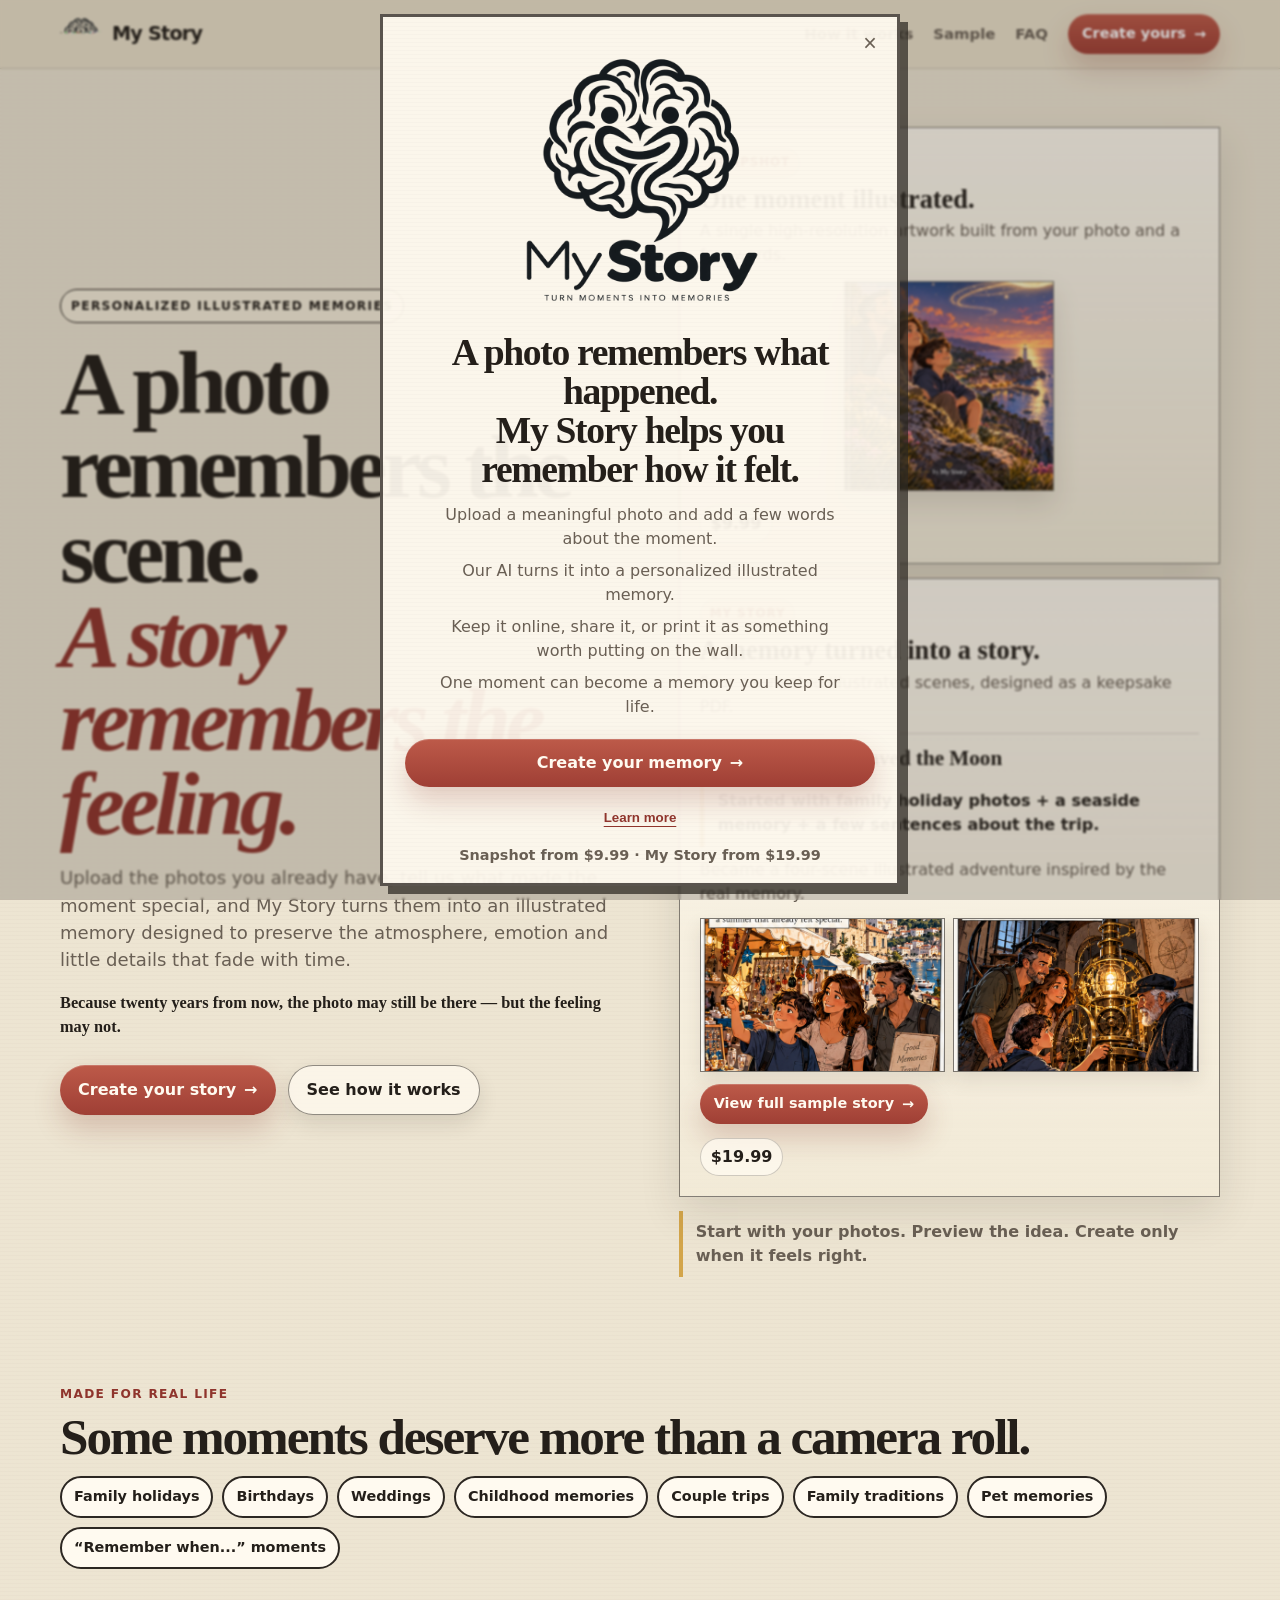
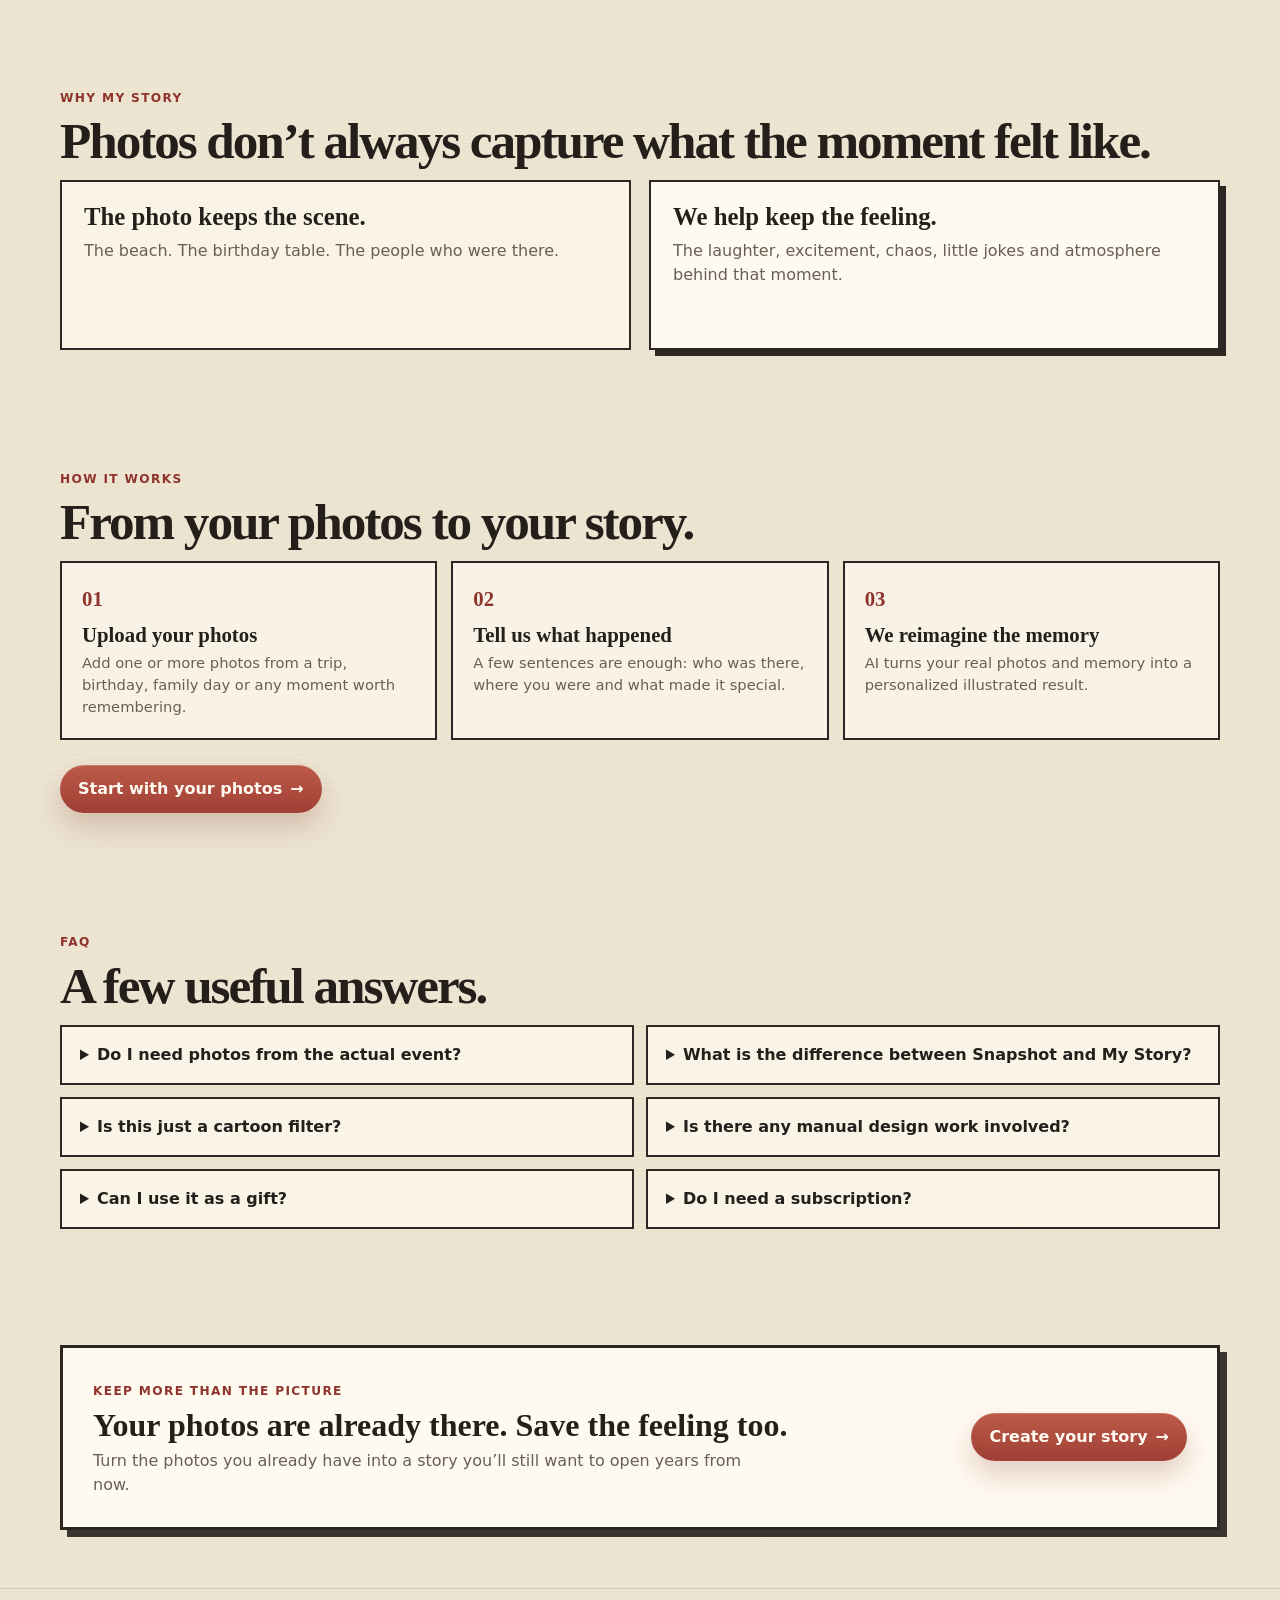
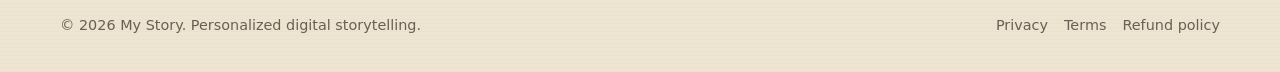
==== commit fad77f65: "Restore red sample story button" ====
--- a/index.html
+++ b/index.html
@@ -37,7 +37,7 @@
     footer{border-top:1px solid rgba(44,39,34,.16);padding:26px 0 36px;color:var(--muted);font-size:.9rem}.footer-row{display:flex;justify-content:space-between;gap:20px;flex-wrap:wrap}.footer-links{display:flex;gap:16px;flex-wrap:wrap}.footer-links a{text-decoration:none}
     @media(max-width:900px){.hero-grid,.why-grid,.sample-layout,.faq{grid-template-columns:1fr}.flow{grid-template-columns:1fr}.hero-frame,.sample-main{transform:none}}
     @media(max-width:650px){.wrap{width:min(100% - 20px,1160px)}.navlinks a:not(.btn){display:none}nav{height:62px}.hero{padding:44px 0 34px}h1{font-size:3.15rem}.lead{font-size:1rem}.actions{display:grid;grid-template-columns:1fr}.btn{width:100%}.hero-frame{box-shadow:5px 5px 0 rgba(44,39,34,.92)}section{padding:44px 0}.mini-strip{grid-template-columns:1fr 1fr}.final-cta{flex-direction:column;align-items:flex-start}.welcome-modal{padding:0}.welcome-card{width:86vw;max-width:390px;padding:18px 16px 16px;box-shadow:5px 5px 0 rgba(44,39,34,.7)}.welcome-logo{width:min(220px,76%);margin-bottom:12px}.welcome-card h2{font-size:1.55rem}.welcome-card p{font-size:.96rem}.welcome-actions{margin-top:16px}}
-    :root{--display:"Comic Sans MS","Comic Neue","Comic Sans",cursive}
+    :root{--display:"Comic Sans MS","Comic Neue","Chalkboard SE","Marker Felt",Georgia,"Times New Roman",serif}
     .why-card h3,.step h3,.sample-side h3,.final-cta h3{font-family:var(--display);font-weight:800;letter-spacing:0;line-height:1.08}
     .step-num{font-family:var(--display);letter-spacing:0}
     .btn{border:0;border-radius:999px;background:linear-gradient(180deg,#bd5a49,#9f3f35);color:#fffaf0;box-shadow:0 14px 28px rgba(127,48,41,.22),0 1px 0 rgba(255,255,255,.18) inset}
@@ -132,7 +132,7 @@
               <img src="assets/samples/page-1.png" alt="Sample story scene">
               <img src="assets/samples/page-3.png" alt="Sample story scene">
             </div>
-            <a class="btn secondary small" href="My_Story_4_Page_Sample.pdf" target="_blank" rel="noopener">View full sample story</a>
+            <a class="btn small" href="My_Story_4_Page_Sample.pdf" target="_blank" rel="noopener">View full sample story</a>
           </div>
           <div class="product-price">$19.99</div>
         </article>
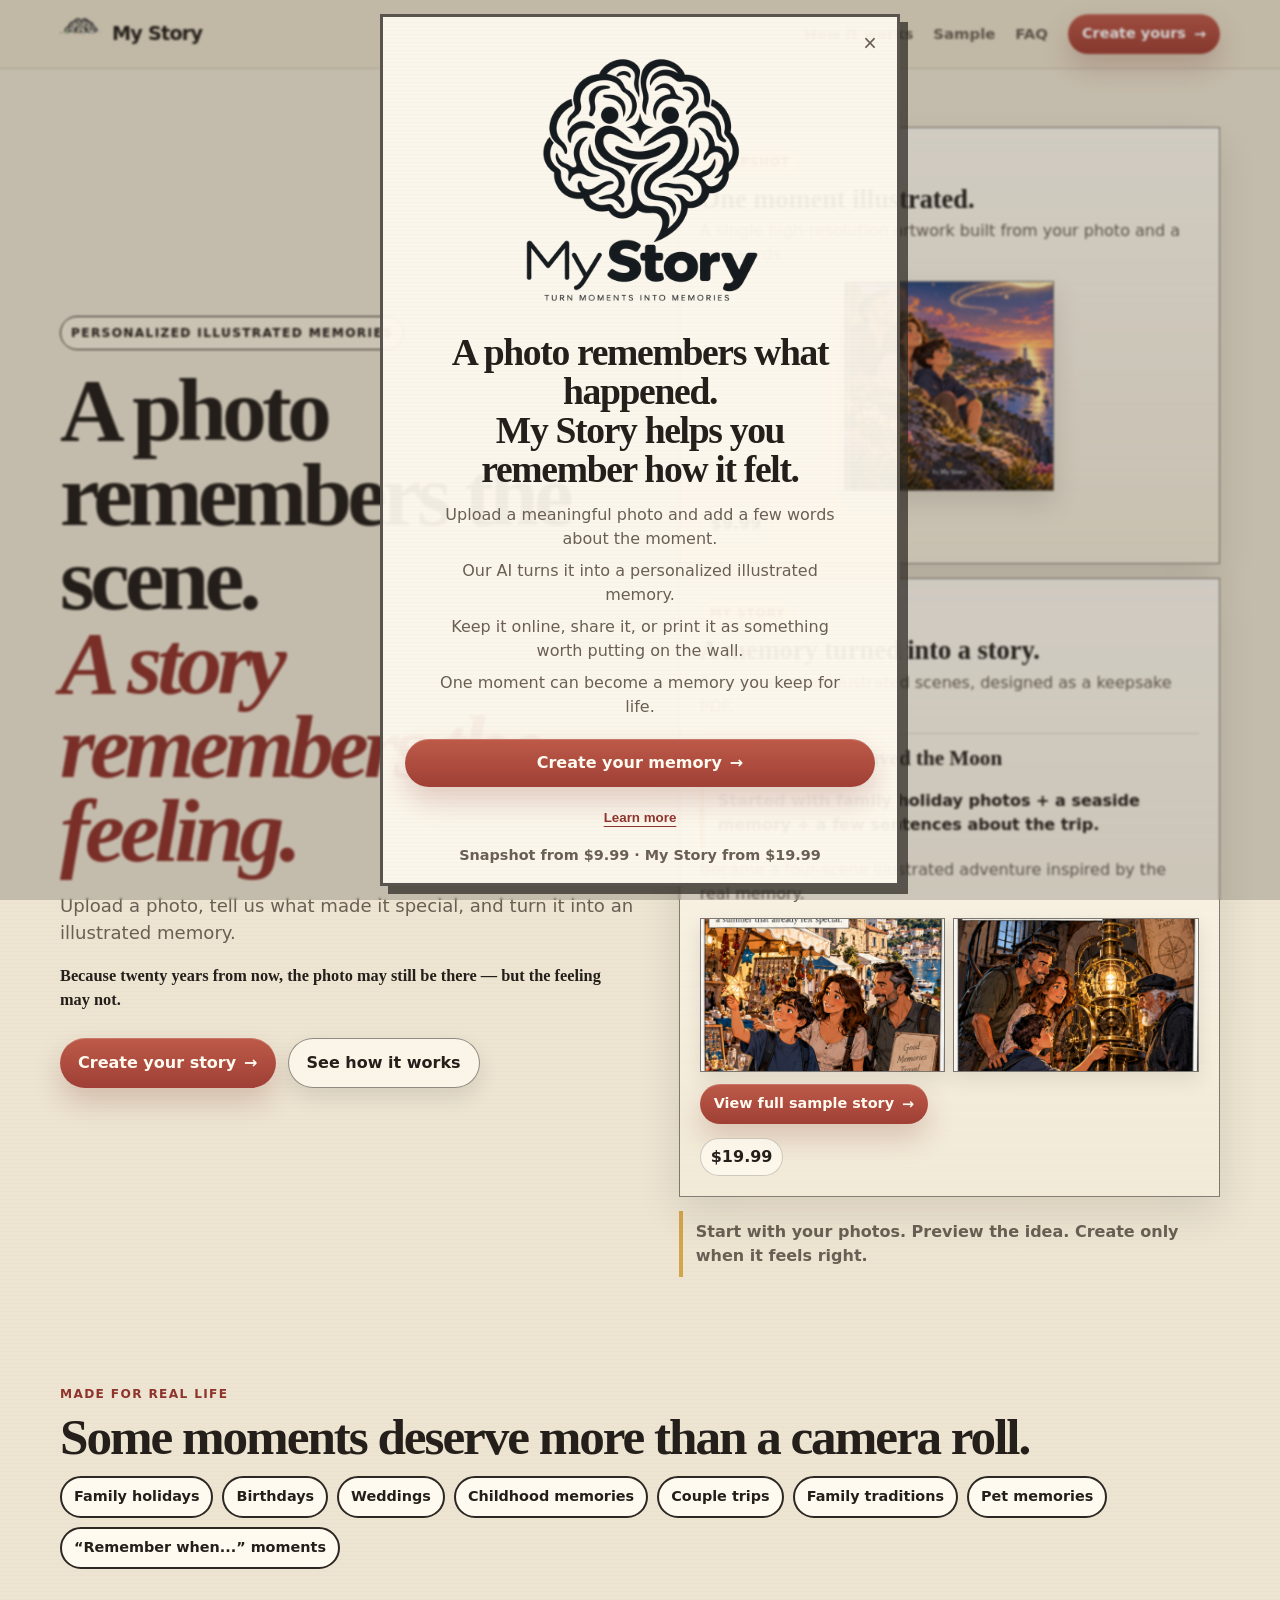
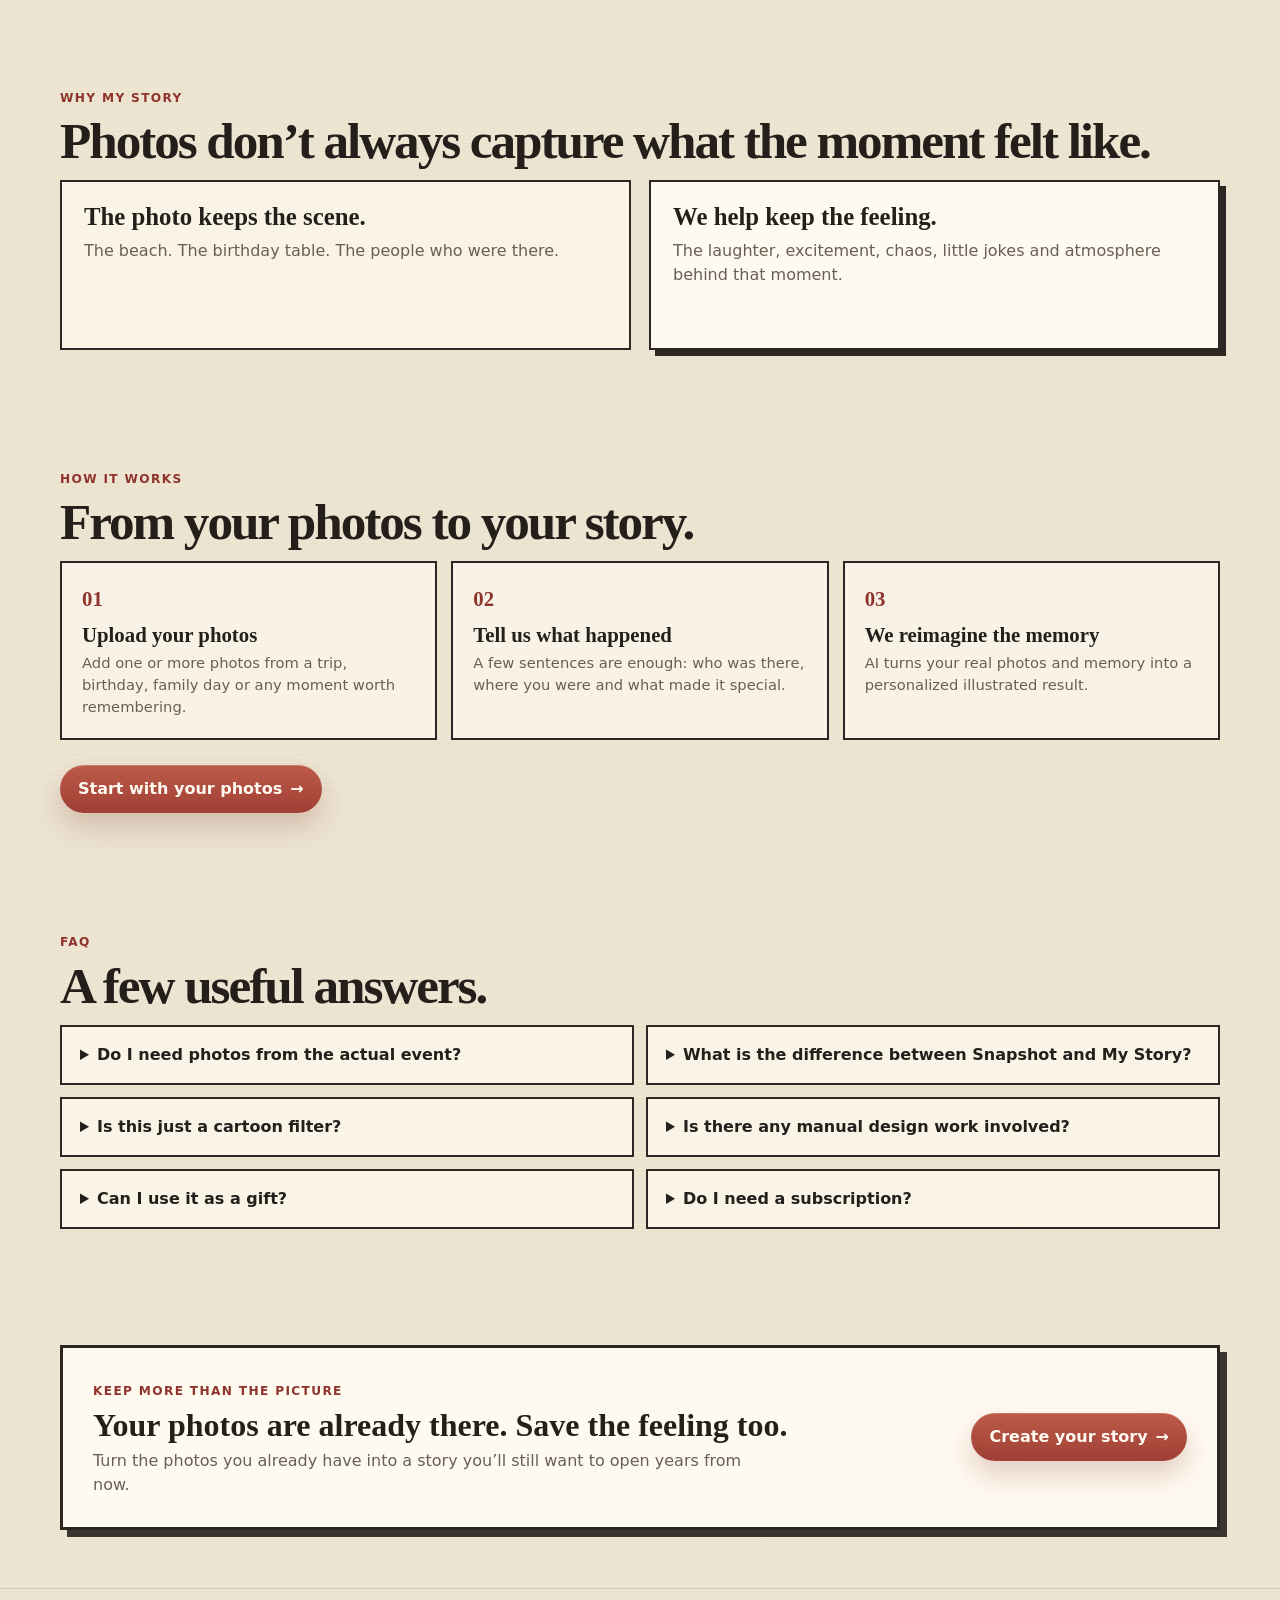
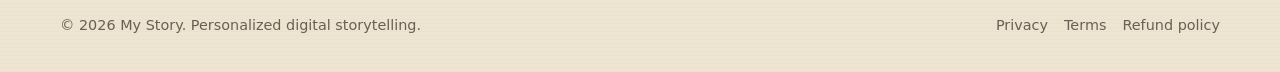
==== commit 7aa4afa9: "Shorten landing hero copy" ====
--- a/index.html
+++ b/index.html
@@ -101,7 +101,7 @@
       <div>
         <div class="eyebrow">Personalized illustrated memories</div>
         <h1>A photo remembers the scene.<br><em>A story remembers the feeling.</em></h1>
-        <p class="lead">Upload the photos you already have, tell us what made the moment special, and My Story turns them into an illustrated memory designed to preserve the atmosphere, emotion and little details that fade with time.</p>
+        <p class="lead">Upload a photo, tell us what made it special, and turn it into an illustrated memory.</p>
         <div class="hero-note">Because twenty years from now, the photo may still be there — but the feeling may not.</div>
         <div class="actions">
           <a class="btn" href="app/index.html">Create your story</a>
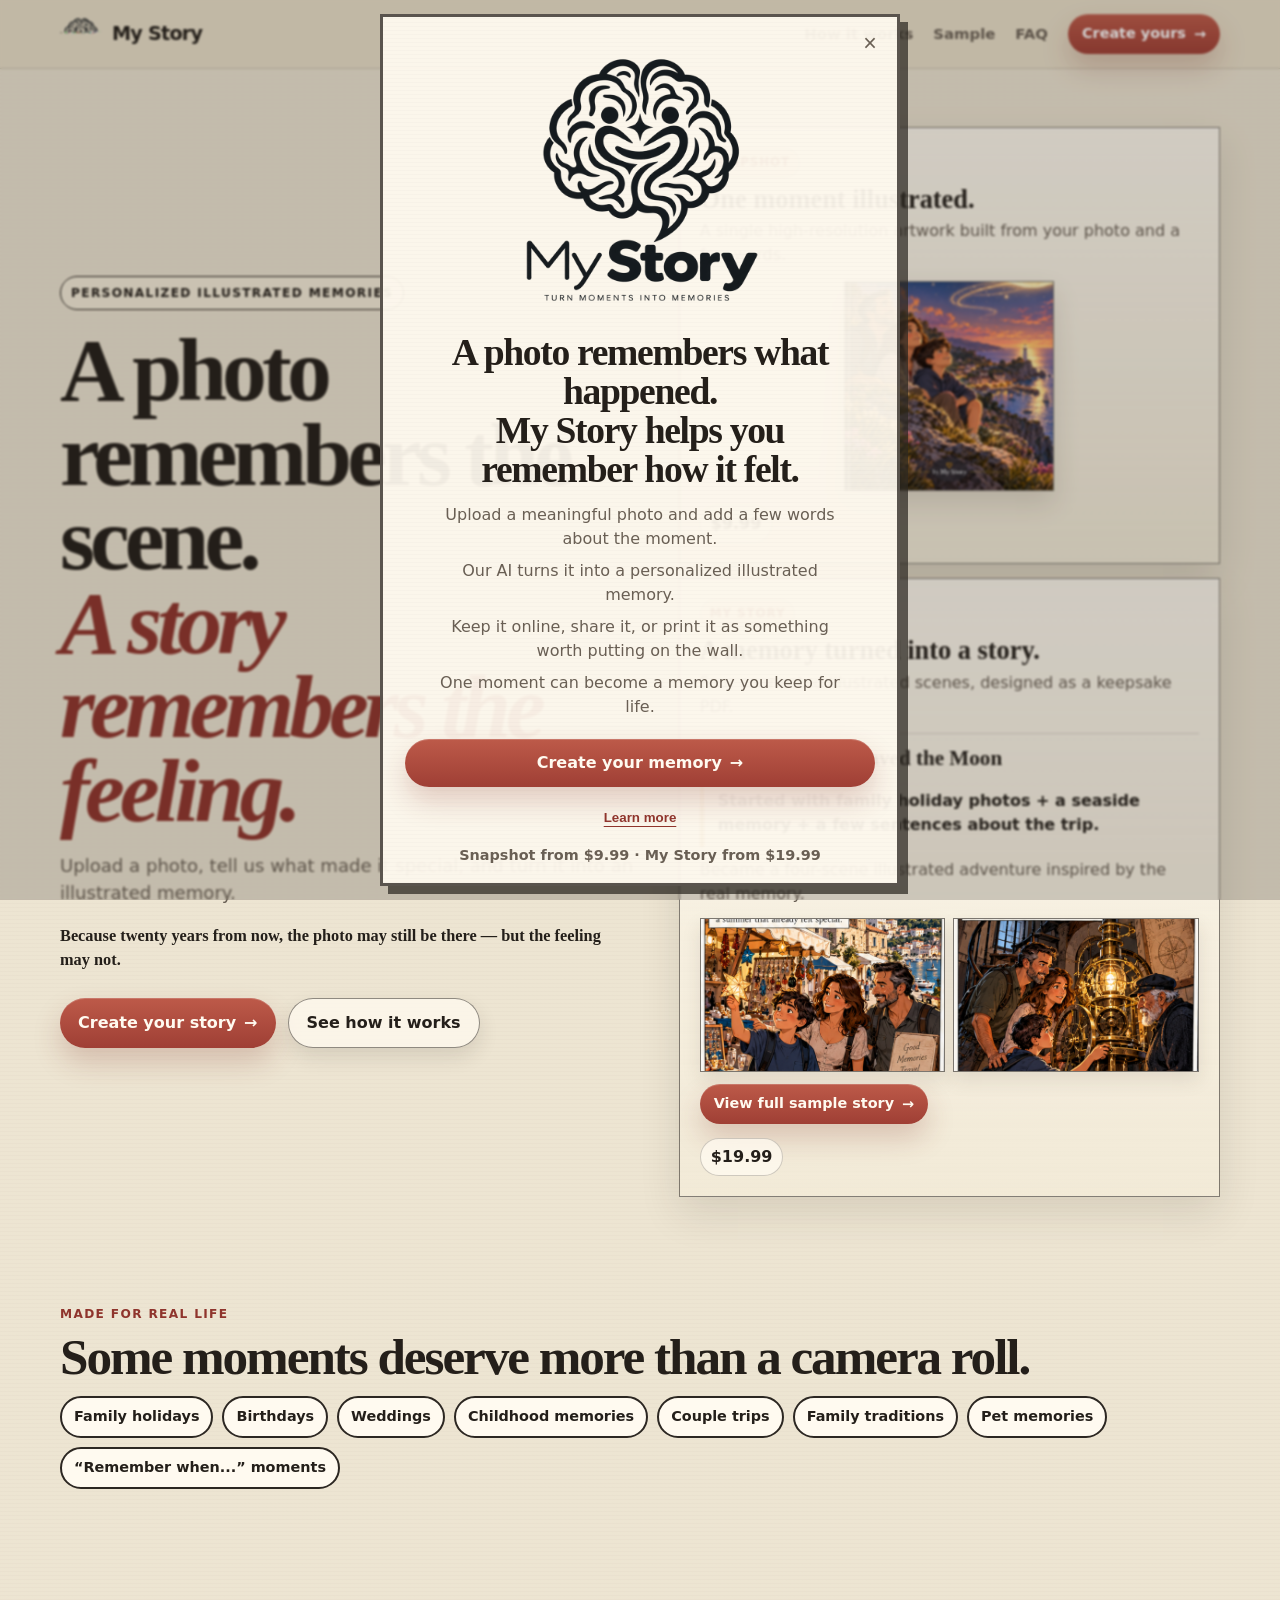
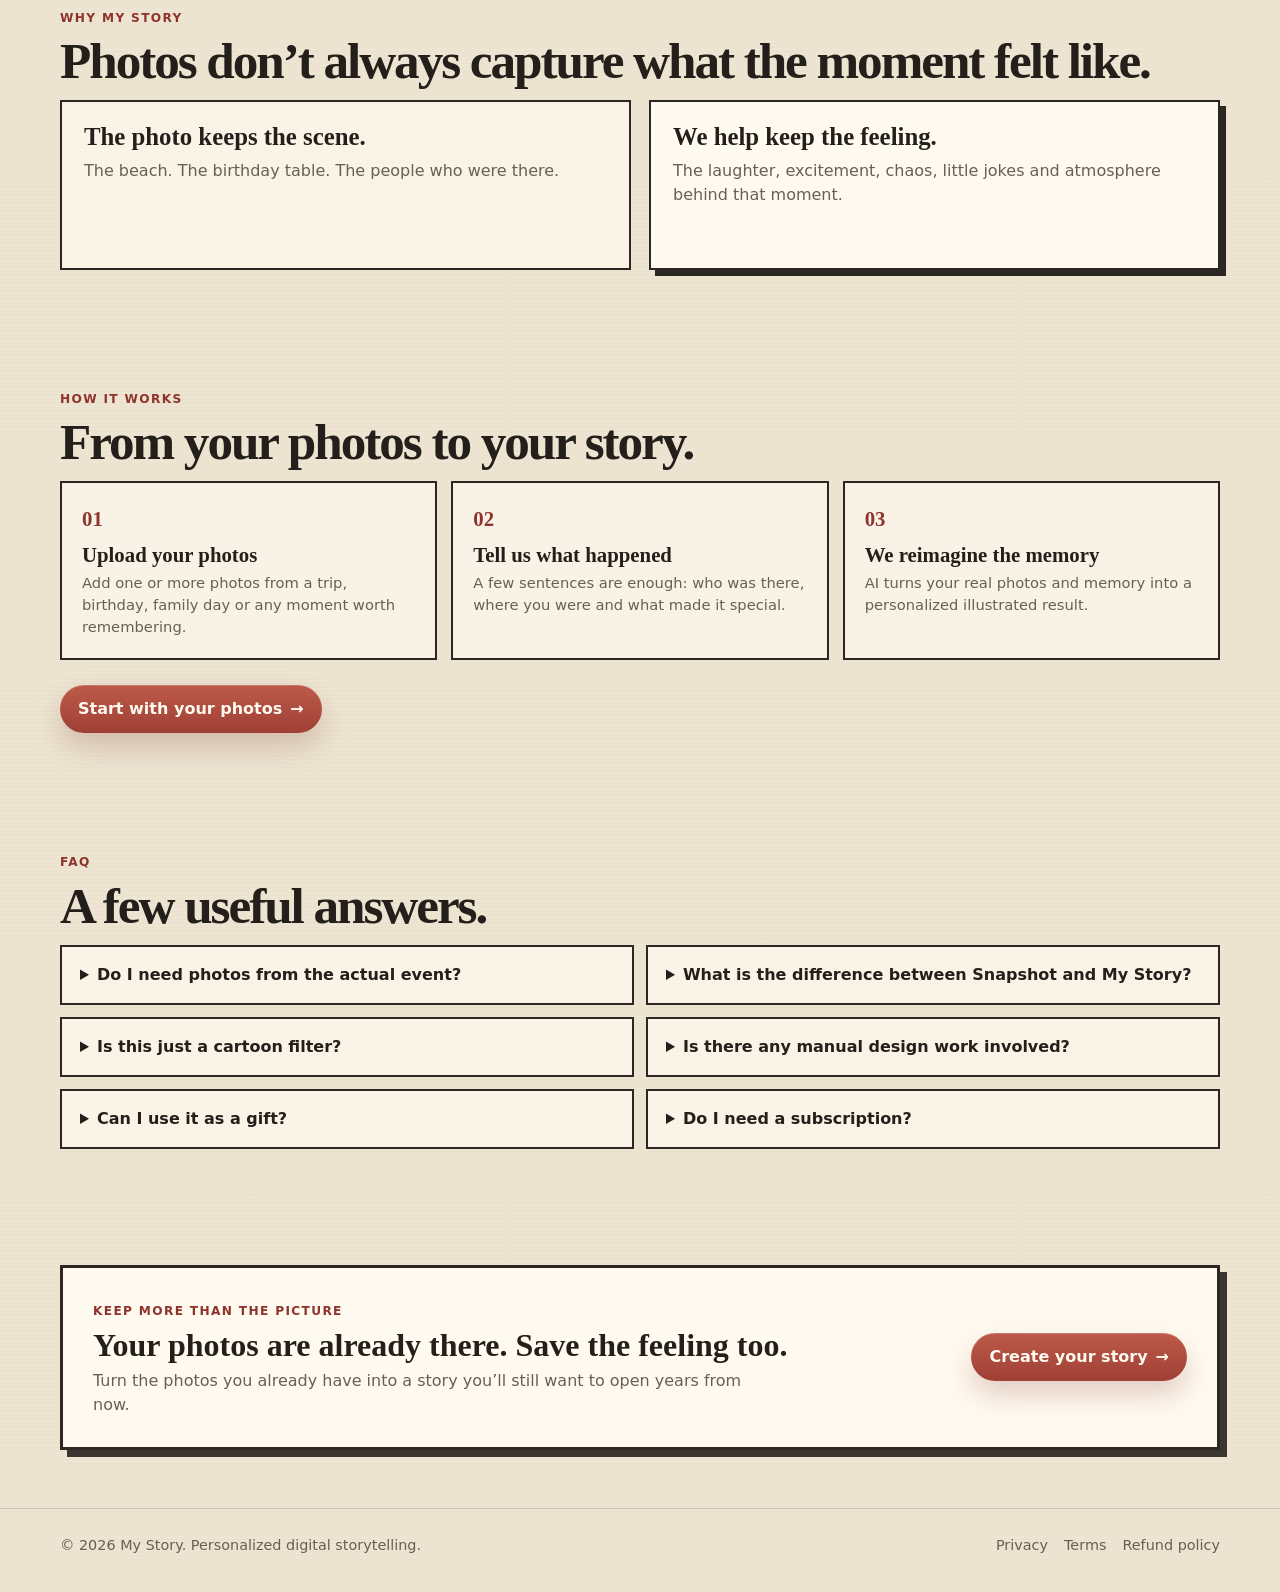
==== commit 5756573c: "Remove redundant sample proof line" ====
--- a/index.html
+++ b/index.html
@@ -136,7 +136,6 @@
           </div>
           <div class="product-price">$19.99</div>
         </article>
-        <div class="hero-proof-line">Start with your photos. Preview the idea. Create only when it feels right.</div>
       </div>
     </div>
   </section>
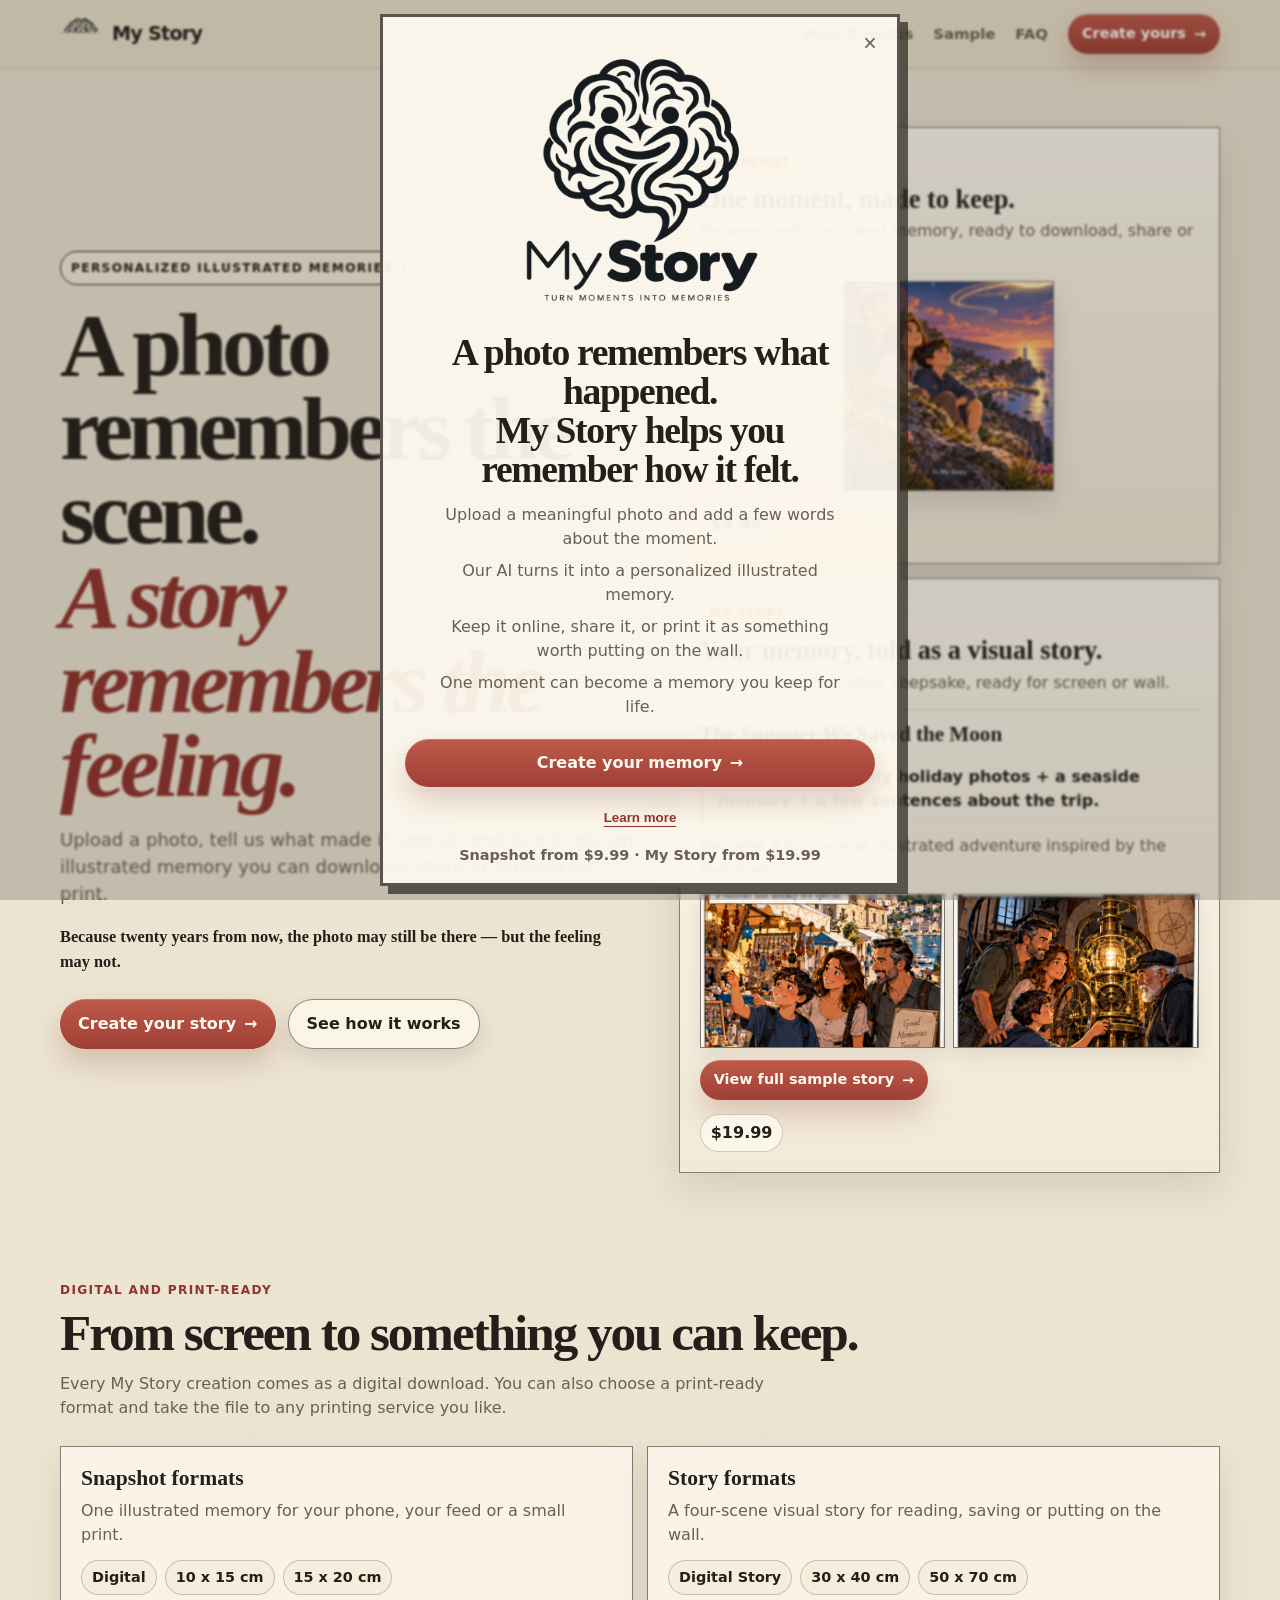
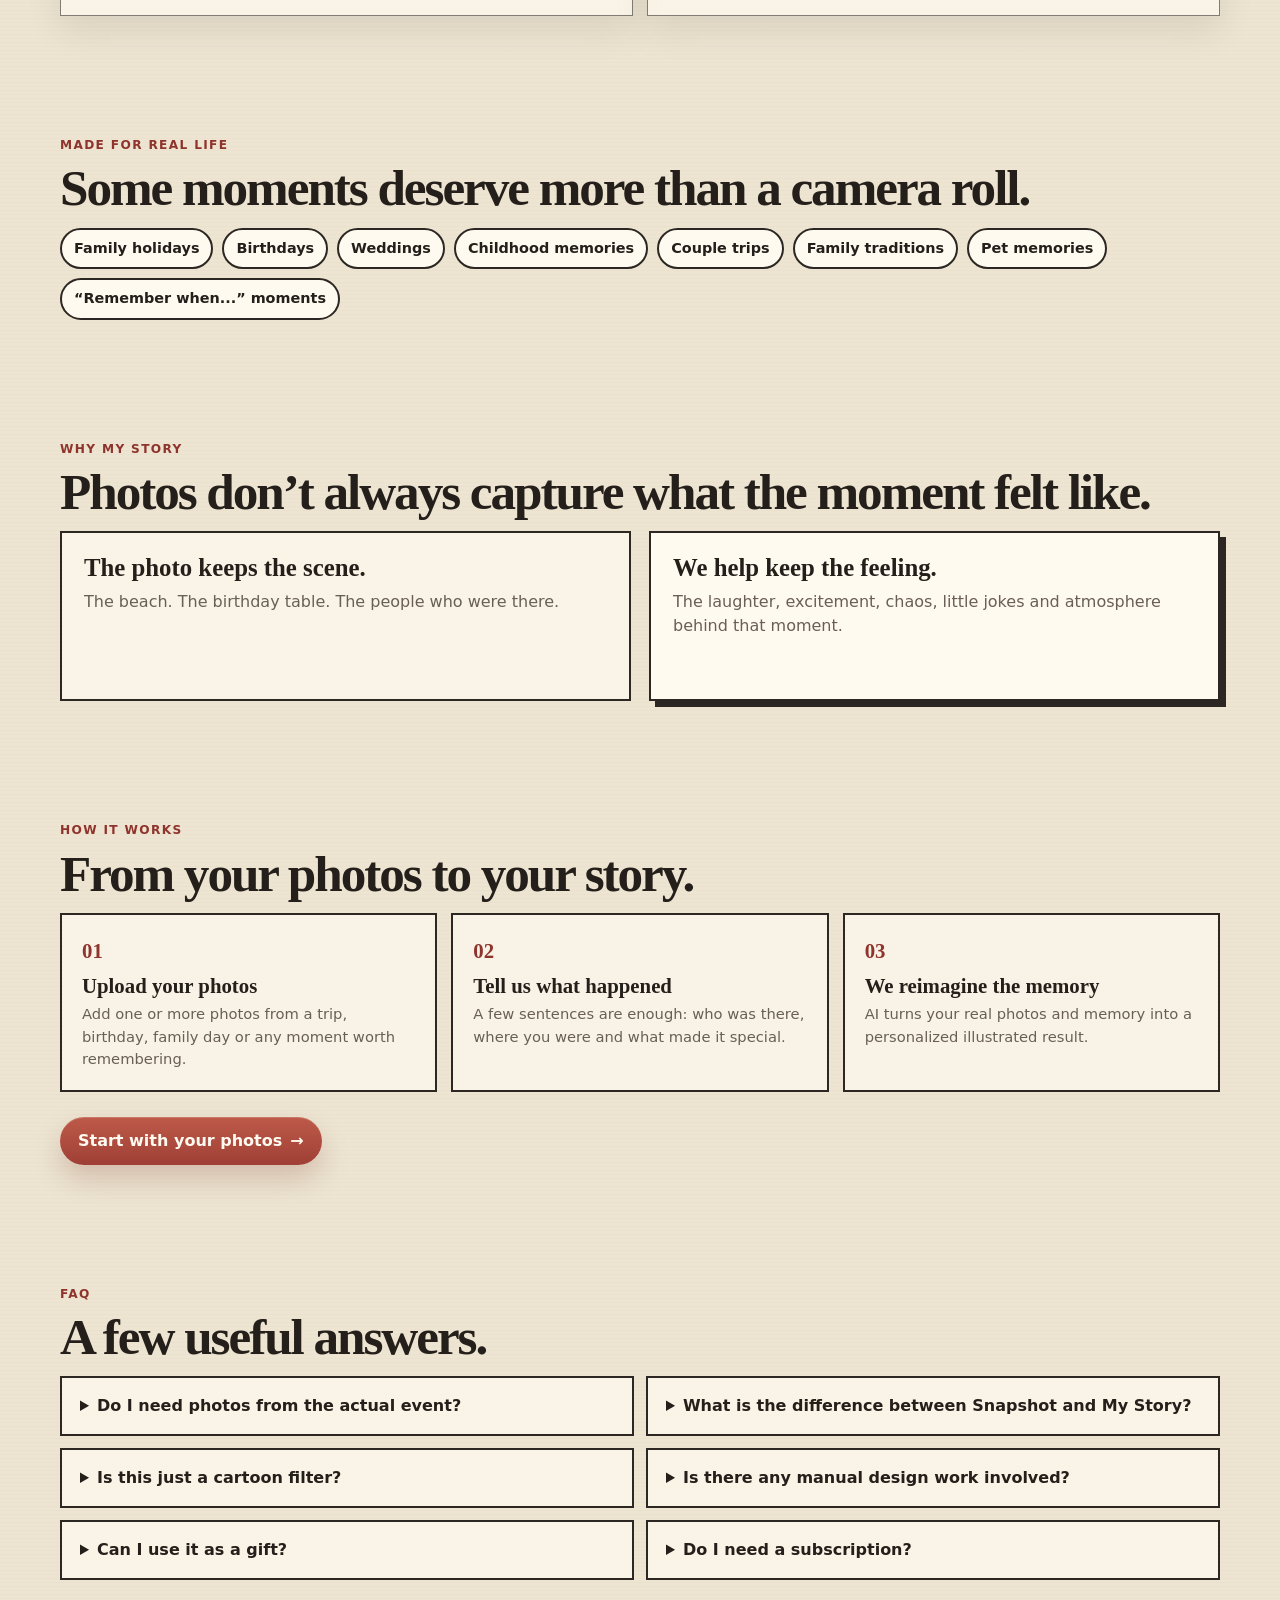
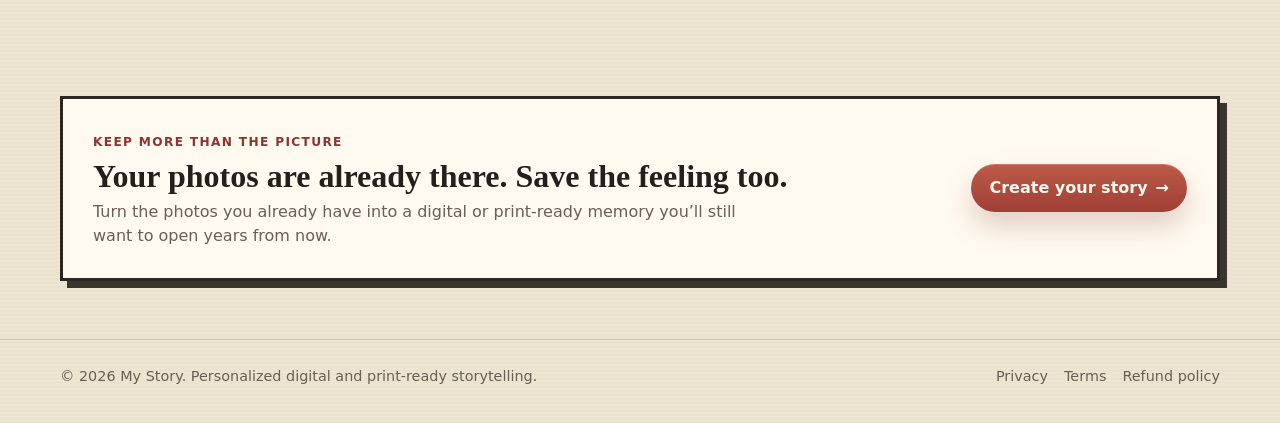
==== commit 6a29ee0b: "Add output preset selection # Conflicts: #	index.html" ====
--- a/index.html
+++ b/index.html
@@ -31,14 +31,15 @@
     .flow{display:grid;grid-template-columns:repeat(3,1fr);gap:14px}.step{background:rgba(255,250,240,.68);border:2px solid var(--line);padding:20px;min-height:165px}.step-num{font-family:Georgia,serif;font-weight:900;font-size:1.3rem;color:var(--accent-dark)}.step h3{margin:9px 0 6px;font-family:Georgia,serif;font-size:1.3rem}.step p{margin:0;color:var(--muted);font-size:.92rem}
     .sample-layout{display:grid;grid-template-columns:1.08fr .92fr;gap:28px;align-items:center}.sample-main{transform:rotate(-.5deg)}.sample-side h3{font-family:Georgia,serif;font-size:2rem;line-height:1.05;margin:0 0 12px}.sample-side p{color:var(--muted)}.sample-origin{border-left:4px solid var(--mustard);padding:10px 0 10px 14px;margin:16px 0;font-weight:750}.mini-strip{margin-top:16px;display:grid;grid-template-columns:1fr 1fr;gap:10px}.mini-panel{background:var(--paper-3);padding:6px;border:2px solid var(--line);aspect-ratio:16/10;overflow:hidden}.mini-panel img{width:100%;height:100%;object-fit:cover;border:1px solid var(--line)}
     .ideas{display:flex;gap:9px;flex-wrap:wrap}.pill{border:2px solid var(--line);background:var(--paper-3);padding:8px 12px;border-radius:999px;font-weight:700;font-size:.9rem}
+    .print-grid{display:grid;grid-template-columns:1fr 1fr;gap:14px;margin-top:18px}.print-card{border:1px solid rgba(44,39,34,.58);background:rgba(255,250,240,.72);padding:20px;box-shadow:0 14px 32px rgba(52,42,31,.1)}.print-card h3{font-family:var(--display);font-size:1.35rem;line-height:1.08;margin:0 0 8px}.print-card p{color:var(--muted);margin:0 0 13px}.print-sizes{display:flex;gap:8px;flex-wrap:wrap}.print-sizes span{border:1px solid rgba(44,39,34,.24);border-radius:999px;background:rgba(244,236,217,.72);padding:6px 10px;font-weight:850;font-size:.9rem}
     .faq{display:grid;grid-template-columns:1fr 1fr;gap:12px}details{background:rgba(255,250,240,.72);border:2px solid var(--line);padding:16px 18px}summary{cursor:pointer;font-weight:800}details p{color:var(--muted);margin-bottom:0}
     .final-cta{background:var(--paper-3);border:3px solid var(--line);box-shadow:7px 7px 0 rgba(44,39,34,.92);padding:30px;display:flex;justify-content:space-between;gap:22px;align-items:center}.final-cta h3{font-family:Georgia,serif;font-size:2rem;margin:0 0 6px}.final-cta p{margin:0;color:var(--muted);max-width:680px}
     .welcome-modal[hidden]{display:none}.welcome-modal{position:fixed;inset:0;z-index:80;display:grid;place-items:center;padding:14px;background:rgba(36,31,26,.2);backdrop-filter:blur(1px);-webkit-backdrop-filter:blur(1px)}.welcome-card{position:relative;width:86vw;max-width:520px;max-height:calc(100vh - 28px);overflow:auto;border:3px solid rgba(44,39,34,.78);background-color:rgba(255,250,240,.94);background-image:repeating-linear-gradient(0deg,rgba(70,54,35,.018) 0,rgba(70,54,35,.018) 1px,transparent 1px,transparent 4px);box-shadow:8px 8px 0 rgba(44,39,34,.72);padding:22px;text-align:center}.welcome-close{position:absolute;right:10px;top:10px;width:34px;height:34px;border:0;background:transparent;color:var(--muted);font-size:1.45rem;line-height:1;cursor:pointer}.welcome-logo{width:min(280px,74%);height:auto;object-fit:contain;margin:0 auto 14px}.welcome-card h2{font-family:Georgia,"Times New Roman",serif;font-size:clamp(1.65rem,5.8vw,2.35rem);line-height:1.04;letter-spacing:-.035em;margin:0 18px 14px}.welcome-card p{margin:0 auto 8px;color:var(--muted);font-size:1rem;max-width:410px}.welcome-actions{display:grid;gap:10px;margin:20px 0 8px}.welcome-actions .btn{width:100%}.welcome-link{border:0;background:transparent;color:var(--accent-dark);font-weight:850;text-decoration:underline;text-underline-offset:4px;min-height:40px;cursor:pointer}.welcome-price{font-size:.9rem;color:var(--muted);font-weight:750}
     footer{border-top:1px solid rgba(44,39,34,.16);padding:26px 0 36px;color:var(--muted);font-size:.9rem}.footer-row{display:flex;justify-content:space-between;gap:20px;flex-wrap:wrap}.footer-links{display:flex;gap:16px;flex-wrap:wrap}.footer-links a{text-decoration:none}
-    @media(max-width:900px){.hero-grid,.why-grid,.sample-layout,.faq{grid-template-columns:1fr}.flow{grid-template-columns:1fr}.hero-frame,.sample-main{transform:none}}
+    @media(max-width:900px){.hero-grid,.why-grid,.sample-layout,.faq,.print-grid{grid-template-columns:1fr}.flow{grid-template-columns:1fr}.hero-frame,.sample-main{transform:none}}
     @media(max-width:650px){.wrap{width:min(100% - 20px,1160px)}.navlinks a:not(.btn){display:none}nav{height:62px}.hero{padding:44px 0 34px}h1{font-size:3.15rem}.lead{font-size:1rem}.actions{display:grid;grid-template-columns:1fr}.btn{width:100%}.hero-frame{box-shadow:5px 5px 0 rgba(44,39,34,.92)}section{padding:44px 0}.mini-strip{grid-template-columns:1fr 1fr}.final-cta{flex-direction:column;align-items:flex-start}.welcome-modal{padding:0}.welcome-card{width:86vw;max-width:390px;padding:18px 16px 16px;box-shadow:5px 5px 0 rgba(44,39,34,.7)}.welcome-logo{width:min(220px,76%);margin-bottom:12px}.welcome-card h2{font-size:1.55rem}.welcome-card p{font-size:.96rem}.welcome-actions{margin-top:16px}}
     :root{--display:"Comic Sans MS","Comic Neue","Chalkboard SE","Marker Felt",Georgia,"Times New Roman",serif}
-    .why-card h3,.step h3,.sample-side h3,.final-cta h3{font-family:var(--display);font-weight:800;letter-spacing:0;line-height:1.08}
+    .why-card h3,.step h3,.sample-side h3,.final-cta h3,.print-card h3{font-family:var(--display);font-weight:800;letter-spacing:0;line-height:1.08}
     .step-num{font-family:var(--display);letter-spacing:0}
     .btn{border:0;border-radius:999px;background:linear-gradient(180deg,#bd5a49,#9f3f35);color:#fffaf0;box-shadow:0 14px 28px rgba(127,48,41,.22),0 1px 0 rgba(255,255,255,.18) inset}
     .btn:hover{transform:translateY(-2px);box-shadow:0 18px 34px rgba(127,48,41,.25),0 1px 0 rgba(255,255,255,.2) inset}
@@ -101,7 +102,7 @@
       <div>
         <div class="eyebrow">Personalized illustrated memories</div>
         <h1>A photo remembers the scene.<br><em>A story remembers the feeling.</em></h1>
-        <p class="lead">Upload a photo, tell us what made it special, and turn it into an illustrated memory.</p>
+        <p class="lead">Upload a photo, tell us what made it special, and turn it into an illustrated memory you can download, share or prepare for print.</p>
         <div class="hero-note">Because twenty years from now, the photo may still be there — but the feeling may not.</div>
         <div class="actions">
           <a class="btn" href="app/index.html">Create your story</a>
@@ -112,8 +113,8 @@
         <article class="product-option">
           <div>
             <span class="product-output-type">Snapshot</span>
-            <h2>One moment illustrated.</h2>
-            <p>A single high-resolution artwork built from your photo and a few words.</p>
+            <h2>One moment, made to keep.</h2>
+            <p>Personalized illustrated memory, ready to download, share or print.</p>
           </div>
           <img class="snapshot-sample" src="assets/samples/cover-v2.png" alt="Snapshot illustrated artwork sample">
           <div class="product-price">$9.99</div>
@@ -121,8 +122,8 @@
         <article class="product-option story-option">
           <div>
             <span class="product-output-type">My Story</span>
-            <h2>A memory turned into a story.</h2>
-            <p>Four connected illustrated scenes, designed as a keepsake PDF.</p>
+            <h2>Your memory, told as a visual story.</h2>
+            <p>A connected illustrated keepsake, ready for screen or wall.</p>
           </div>
           <div class="story-sample">
             <h3>The Summer We Saved the Moon</h3>
@@ -142,6 +143,26 @@
 
   <section>
     <div class="wrap">
+      <div class="section-kicker">Digital and print-ready</div>
+      <h2 class="section-title">From screen to something you can keep.</h2>
+      <p class="section-copy">Every My Story creation comes as a digital download. You can also choose a print-ready format and take the file to any printing service you like.</p>
+      <div class="print-grid">
+        <div class="print-card">
+          <h3>Snapshot formats</h3>
+          <p>One illustrated memory for your phone, your feed or a small print.</p>
+          <div class="print-sizes"><span>Digital</span><span>10 x 15 cm</span><span>15 x 20 cm</span></div>
+        </div>
+        <div class="print-card">
+          <h3>Story formats</h3>
+          <p>A four-scene visual story for reading, saving or putting on the wall.</p>
+          <div class="print-sizes"><span>Digital Story</span><span>30 x 40 cm</span><span>50 x 70 cm</span></div>
+        </div>
+      </div>
+    </div>
+  </section>
+
+  <section>
+    <div class="wrap">
       <div class="section-kicker">Made for real life</div>
       <h2 class="section-title">Some moments deserve more than a camera roll.</h2>
       <div class="ideas">
@@ -198,7 +219,7 @@
   <section>
     <div class="wrap">
       <div class="final-cta">
-        <div><div class="section-kicker">Keep more than the picture</div><h3>Your photos are already there. Save the feeling too.</h3><p>Turn the photos you already have into a story you’ll still want to open years from now.</p></div>
+        <div><div class="section-kicker">Keep more than the picture</div><h3>Your photos are already there. Save the feeling too.</h3><p>Turn the photos you already have into a digital or print-ready memory you’ll still want to open years from now.</p></div>
         <a class="btn" href="app/index.html">Create your story</a>
       </div>
     </div>
@@ -207,7 +228,7 @@
 
 <footer>
   <div class="wrap footer-row">
-    <div>© 2026 My Story. Personalized digital storytelling.</div>
+    <div>© 2026 My Story. Personalized digital and print-ready storytelling.</div>
     <div class="footer-links"><a href="privacy.html">Privacy</a><a href="terms.html">Terms</a><a href="refund.html">Refund policy</a></div>
   </div>
 </footer>
